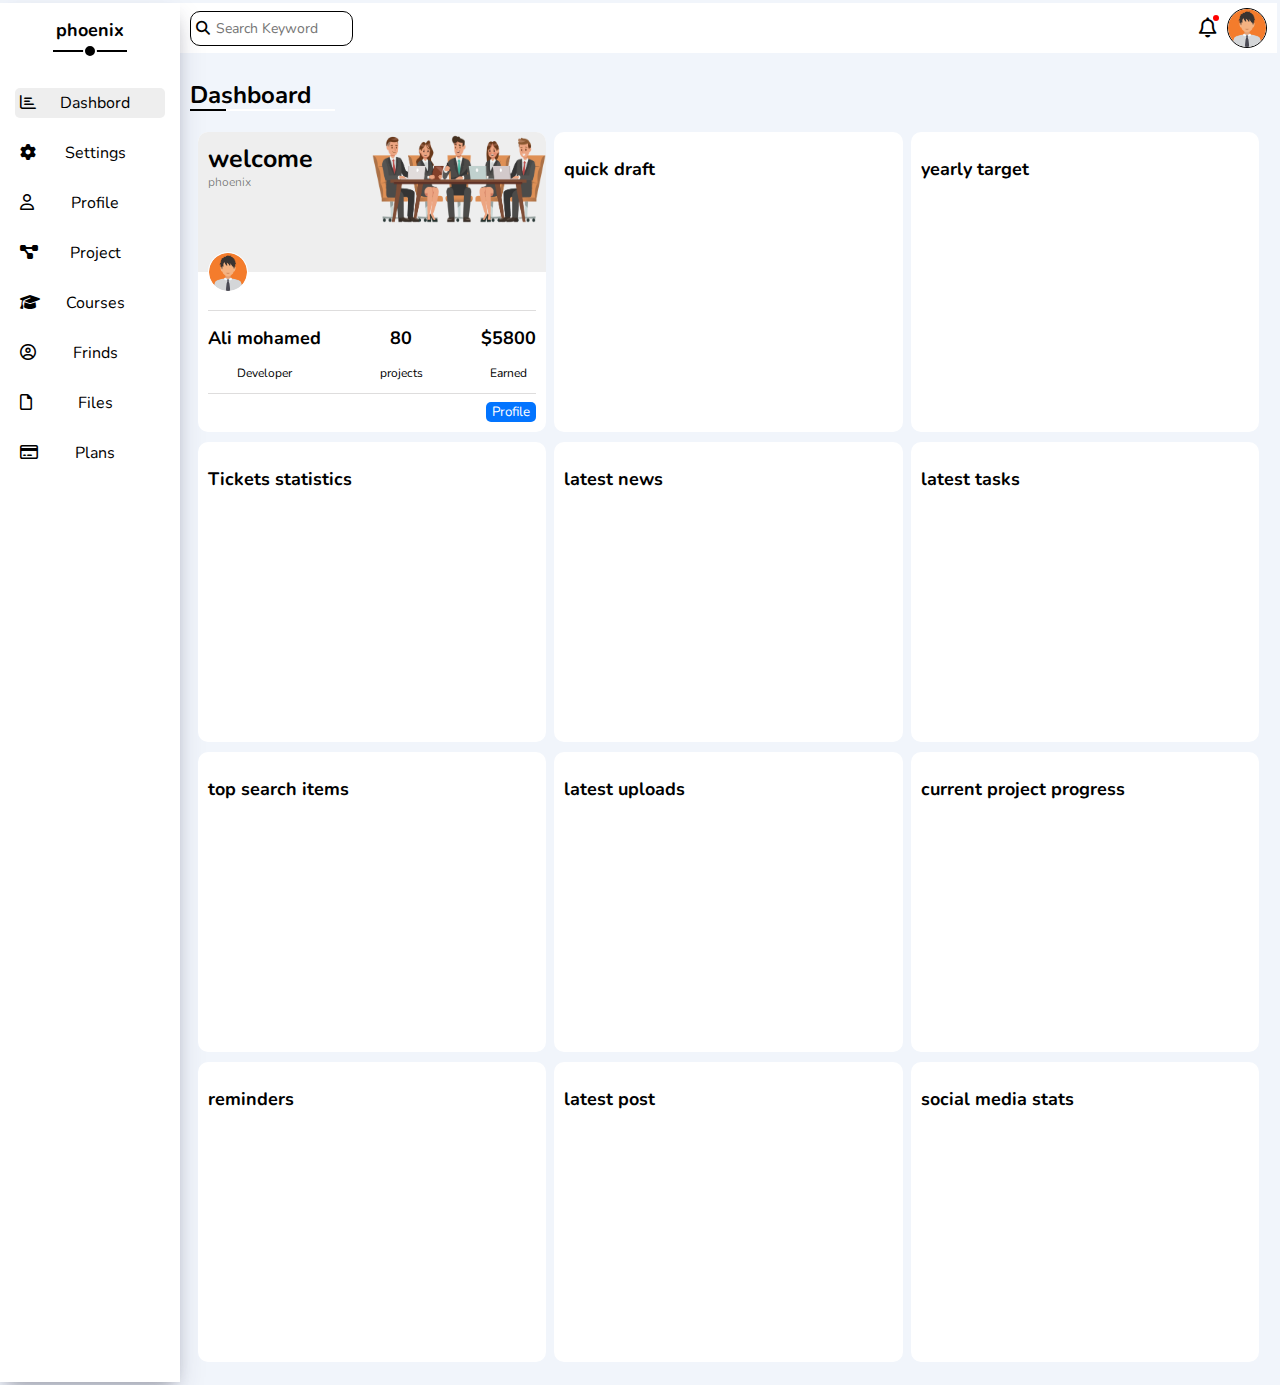
==== index.html @ 963a76e0 "here we go" ====
<!DOCTYPE html>
<html lang="en">
  <head>
    <meta charset="UTF-8">
    <meta http-equiv="X-UA-Compatible" content="IE=edge">
    <meta name="viewport" content="width=device-width, initial-scale=1.0">

    <!-- google fonts -->
    <link rel="preconnect" href="https://fonts.googleapis.com">
    <link rel="preconnect" href="https://fonts.gstatic.com" crossorigin>
    <link href="https://fonts.googleapis.com/css2?family=Nunito:ital,wght@0,400;0,500;0,700;1,600&display=swap"
      rel="stylesheet">

    <!-- stylesheet -->
    <link rel="stylesheet" href="css/main.css">

    <link rel="stylesheet" href="css/dashboard.css">

    <!-- fonts awsome  -->
    <link rel="stylesheet" href="css/all.min.css">

    <title>Dashboard</title>

  </head>
  <body>

    <!-- Start header -->
    <header>

      <form action="">
        <span><i class="fa-sharp fa-solid fa-magnifying-glass"></i></span>
        <input type="search" placeholder="Search Keyword">
      </form>

      <div class="right-side">
        <i class="fa-regular fa-bell"></i>
        <img src="images/boy-1.png" alt="not found">
      </div>

    </header>
    <!-- End header -->

    <!-- Start aside -->
    <aside>
      <h2>phoenix</h2>
      <ul>
        <li>
          <i class="fa-regular fa-chart-bar active"></i>
          <button class="active">Dashbord</button>
        </li>
        <li>
          <i class="fa-solid fa-gear"></i>
          <button>Settings</button>
        </li>
        <li>
          <i class="fa-regular fa-user"></i>
          <button>Profile</button>
        </li>
        <li>
          <i class="fa-solid fa-diagram-project"></i>
          <button>Project</button>
        </li>
        <li>
          <i class="fa-solid fa-graduation-cap"></i>
          <button>Courses</button>
        </li>
        <li>
          <i class="fa-regular fa-circle-user"></i>
          <button>Frinds</button>
        </li>
        <li>
          <i class="fa-regular fa-file"></i>
          <button>Files</button>
        </li>
        <li>
          <i class="fa-regular fa-credit-card"></i>
          <button>Plans</button>
        </li>
      </ul>
    </aside>
    <!-- End aside -->

    <!-- Start main -->

    <main>
      <!-- head of the bage -->
      <div>
        <h1>Dashboard</h1>
      </div>

      <div class="contact">

        <div class="box welcome">

          <div class="top-side">
            <h2>welcome</h2>
            <p>phoenix</p>
            <img src="images/meeting.png" alt="not found">
          </div>

          <div class="bottom-side">
            <img src="images/boy-1.png" alt="sry not found" class="profile-img">
            <div class="center-section">
              <div>
                <h2>Ali mohamed</h2>
                <p>Developer</p>
              </div>
              <div>
                <h2>80</h2>
                <p>projects</p>
              </div>
              <div>
                <h2>$5800</h2>
                <p>Earned</p>
              </div>
            </div>
            <button class="btn bg-color-green">Profile</button>
          </div>
        </div>

        <div class="box quick-draft">
          <h2>quick draft</h2>
        </div>

        <div class="box yearly-target">
          <h2>yearly target</h2>
        </div>

        <div class="box statistics">
          <h2>Tickets statistics</h2>
        </div>

        <div class="box news">
          <h2>latest news</h2>
        </div>

        <div class="box latest-tasks">
          <h2>latest tasks</h2>
        </div>

        <div class="box top-search">
          <h2>top search items</h2>
        </div>

        <div class="box uploads">
          <h2>latest uploads</h2>
        </div>

        <div class="box project-progress">
          <h2>current project progress</h2>
        </div>

        <div class="box reminders">
          <h2>reminders</h2>
        </div>

        <div class="box post">
          <h2>latest post</h2>
        </div>

        <div class="box media">
          <h2>social media stats</h2>
        </div>
      </div>
    </main>

    <!-- End main -->

  </body>
</html>
---- css/main.css ----
* {
  font-family:'Nunito', sans-serif;
  list-style: none;  
  text-decoration: none;
  box-sizing: border-box;
}

body {
  background-color: #f1f5fb;
  padding: 0px;
  margin: 3px 3px 3px 0px;
  font-size: 12px;
  height: 100%;
  display: grid;
  grid-template-columns: auto repeat(3 , 1fr);
  grid-template-rows: auto 1fr;
  grid-template-areas:
    "aside header header header header header header"
    "aside main main main main main main";
  /* grid-gap: 3px; */
  overflow: scroll;
  transition: .5s;
}
/* global */


.profile-img {
  width: 40px;
  border: 1px solid #fff;
  border-radius: 50%;
}

.btn {
  width: fit-content;
  border: 0px;
  color: #fff;
  border-radius: 5px;
  cursor: pointer;
}

.bg-color-green {
  background-color: #0274ff;
}


/* Start header */
header {
  background-color: #fff;
  display: flex;
  justify-content: space-between;
  align-items: center;
  padding: 0px 10px 0px 10px;
  /* margin: 3px; */
  grid-area: header;
  height: 50px;
}

header .right-side {
  display: flex;
  align-items: center;
}

header .right-side .fa-regular {
  position: relative;
  cursor: pointer;
  font-size: 20px;
}

header .right-side .fa-regular::after {
  content: "";
  width: 6px;
  height: 6px;
  background-color: red;
  position: absolute;
  border-radius: 50%;
  top: -3px;
  right: -2px;
}



header .right-side img {
  width: 40px;
  margin-left: 10px;
  border: 1px solid #000;
  border-radius: 50%;
  cursor: pointer;
}

header form {
  position: relative;
}

header form input {
  border-radius: 10px;
  border: 1px solid #000;
  outline: 0px;
  padding-left: 25px;
  font-size: 14px;
  width: 80%;
  height: 35px;
  transition: .8s;
}

header form input[type="search"]:focus {
  width: 100%;
}

header form span {
  position: absolute;
  left: 3%;
  top: 50%;
  transform: translate( -2% , -50%);
  font-size: 14px;
}

/* End header */

/* Start aside */

aside {
  grid-area: aside;
  display: flex;
  flex-direction: column;
  align-items: center;
  background-color: #fff;
  height: 100%;
  width: fit-content;
  padding: 15px;
  box-shadow: rgba(50, 50, 93, 0.25) 0px 13px 27px -5px, rgba(0, 0, 0, 0.3) 0px 8px 16px -8px;
}

aside h2 {
  position: relative;
  display: flex;
  justify-content: center;
  margin-top: 0px;
  margin-bottom: 30px;
}

aside h2::after {
  position: absolute;
  content: "";
  border-bottom: solid 2px #000;
  width: 110%;
  bottom: -10px;
}

aside h2::before {
  position: absolute;
  content: "";
  border: 2px solid #fff;
  border-radius: 50%;
  bottom: -16px;
  width: 10px;
  height: 10px;
  background-color: #000;
  z-index: 1;
}

aside ul {
  padding: 0px;
  font-size: 16px;
}

aside li {
  position: relative;
  display: flex;

}

aside button {
  width: 150px;
  padding-left: 30px;
  border: 0px;
  height: 30px;
  margin-bottom: 20px;
  border-radius: 5px;
  font-size: 16px;
  padding-right: 20px;
  cursor: pointer;
  background-color: #fff;
}

.active {
  background-color: #eee;
}

aside li i {
  position: absolute;
  top: 30%;
  transform: translateY(-55%);
  left: 5px;
}

@media (max-width: 490px) {
  aside {
    width: 65px;
  }

  aside button {
    display: none;
  }

  aside i {
  position: unset !important;
  margin-bottom: 20px;
  padding: 10px;
  cursor: pointer;
  }


  aside h2{
    font-size: 13px;
  }
}

/* End aside */

/* Start main */

main {
  grid-area: main;
  padding: 10px;
  display: grid;
  grid-gap: 5px;
  grid-template-columns: repeat(1 , auto);
  grid-template-rows: repeat(1 , 1fr);
  grid-template-areas: 
  "head head head"
  "contact contact contact";
}

main h1 {
  position: relative;
  width: fit-content;
  grid-area: head;
}

main h1::before {
  content: "";
  position: absolute;
  width: 120%;
  height: 2px;
  background-color: #fff;
  bottom: 0px;
}

main h1::after {
  content: "";
  position: absolute;
  width: 30%;
  height: 2px;
  background-color: #000;
  bottom: 0px;
  left: 0%;
}

.contact {
  grid-area: contact;
  display: flex;
  flex-direction: row;
  justify-content: space-evenly;
  align-items: start;
  width: 100%;
  flex-wrap: wrap;
}

.box {
  display: flex;
  min-width: calc(97% /3);
  height: 300px;
  background-color: #fff;
  padding: 10px;
  border-radius: 10px;
  margin-bottom: 10px;
  justify-content: space-between;
}

@media (min-width: 1000px) and (max-width: 1200px){
  .box {
    min-width: calc(97% /2);
  }
}

@media (max-width: 1000px) {
  .box {
    min-width: calc(97% /2);
    margin-left: 0px;

  }

}

@media (max-width: 700px) {
  .box {
    min-width: calc(100%);
  }
}
/* Start main */
---- css/dashboard.css ----
/* Start welcome */
.welcome {
  display: flex;
  flex-direction: column;
  overflow: hidden;
}

.welcome .top-side {
  display: flex;
  position: relative;
  background-color: #eee;
  height: 50%;
  margin: -10px;
  padding: 10px;
  position: relative;
}

.welcome .top-side h2 {
  font-size: 25px;
  height: fit-content;
  margin-top: 0px;
}

.welcome .top-side p {
  position: absolute;
  top: 30px;
  color: rgba(0, 0, 0, 0.479);
}

.welcome .top-side img {
  width: calc(100% / 2);
  height: calc(100% / 1.5);
  position: absolute;
  right: 0px;
  top: 0px;
}



.welcome .bottom-side {
  display: flex;
  flex-direction: column;
  height: 50%;
  position: relative;
  justify-content: center;
}

.welcome .bottom-side::after {
  content: "";
  width: 100%;
  height: 1px;
  background-color: rgba(99, 94, 94, 0.212);
}

.welcome .bottom-side::before {
  content: "";
  width: 100%;
  height: 1px;
  background-color: rgba(99, 94, 94, 0.212);
}

.welcome .profile-img {
  position: absolute;
  top: -30px;
}

.welcome .bottom-side .center-section {
  display: flex;
  flex-direction: row;
  justify-content: space-between;
  text-align: center;
}

.welcome .bottom-side button {
  position: absolute;
  right: 0;
  bottom: 0;
}
/* End welcome */
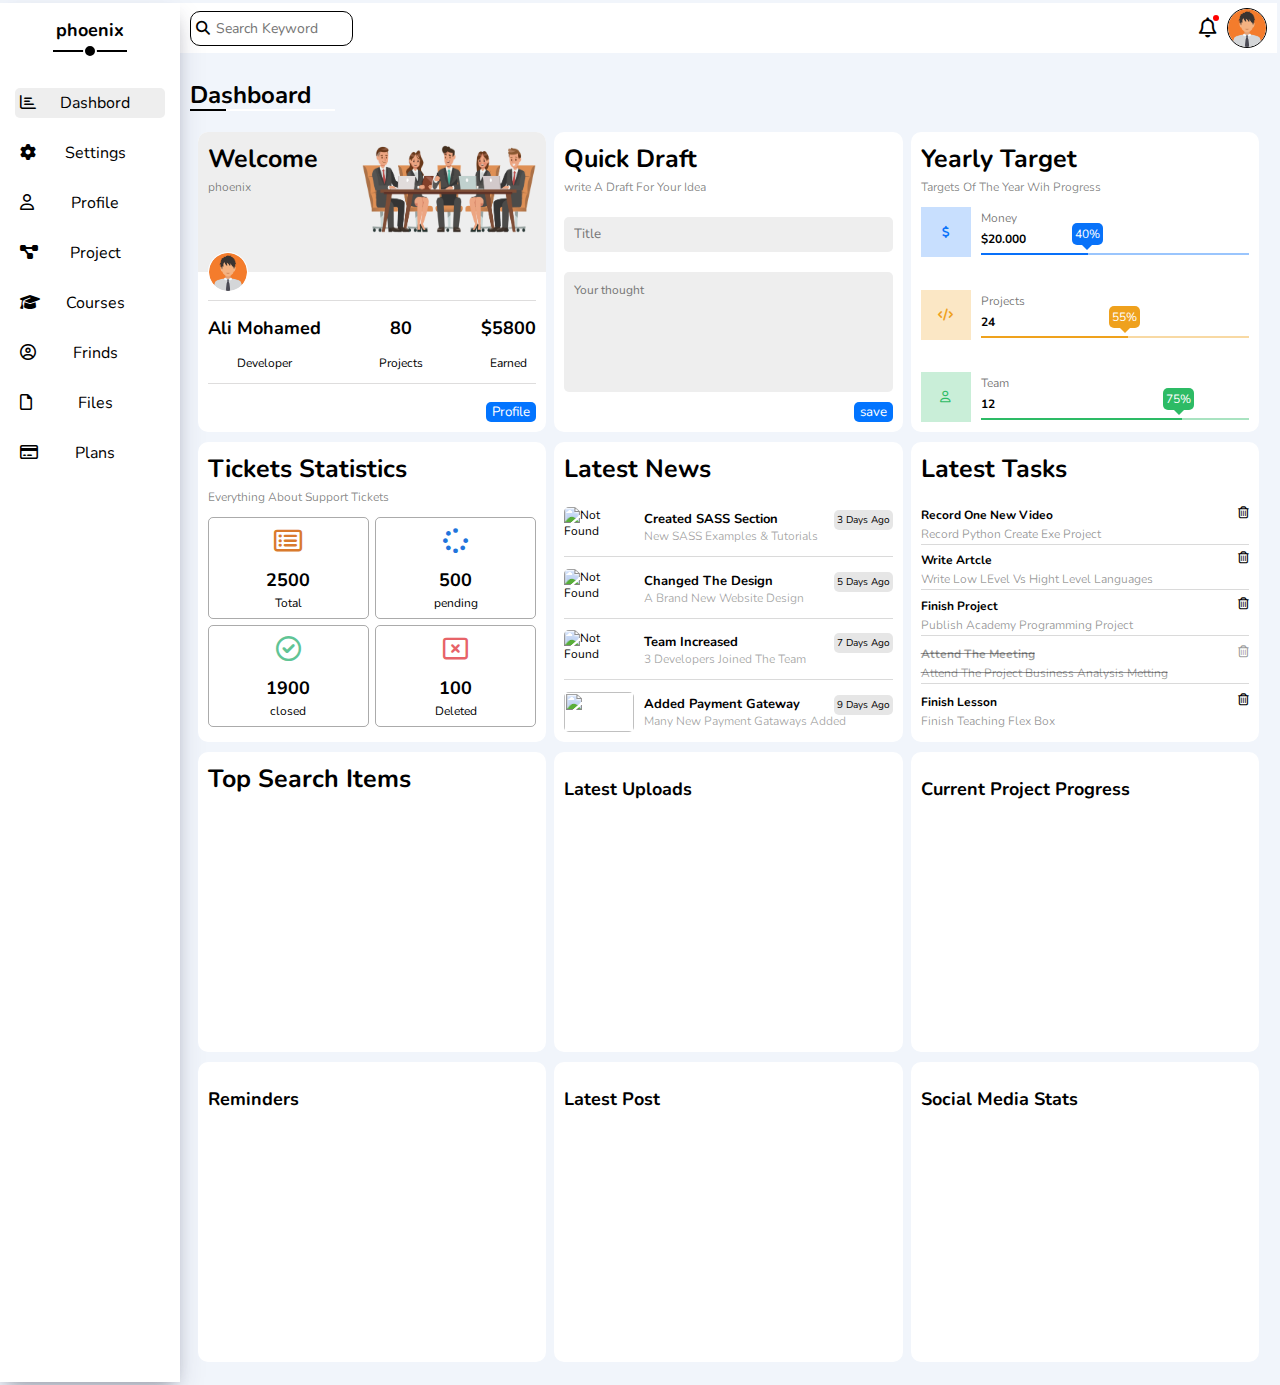
==== commit 11b211fa: "i'm done for today" ====
--- a/index.html
+++ b/index.html
@@ -92,7 +92,7 @@
 
         <div class="box welcome">
 
-          <div class="top-side">
+          <div class="top-side header">
             <h2>welcome</h2>
             <p>phoenix</p>
             <img src="images/meeting.png" alt="not found">
@@ -114,32 +114,210 @@
                 <p>Earned</p>
               </div>
             </div>
-            <button class="btn bg-color-green">Profile</button>
+            <button class="btn bg-color-green left-bottom">Profile</button>
           </div>
         </div>
 
         <div class="box quick-draft">
-          <h2>quick draft</h2>
+
+          <div class="top-quick header">
+            <h2>quick draft</h2>
+            <p>write a draft for your idea</p>
+          </div>
+
+          <div class="bottom-quick">
+
+            <form action="">
+              <input type="text" placeholder="Title">
+              <textarea placeholder="Your thought"></textarea>
+            </form>
+            
+            <button class="btn left-bottom bg-color-green">save</button>
+
+          </div>
         </div>
 
         <div class="box yearly-target">
-          <h2>yearly target</h2>
+
+          <div class="header">
+            <h2>yearly target</h2>
+            <p>Targets of the year wih progress</p>
+          </div>
+
+          <div class="yearly-mid">
+            <div class="contan">
+              <i class="fa-solid fa-dollar-sign"></i>
+              <div class="dis">
+                <p>money</p>
+                <p>$20.000</p>
+                <span>40%</span>
+              </div>
+              
+            </div>
+
+            <div class="contan">
+              <i class="fa-sharp fa-solid fa-code"></i>
+
+              <div class="dis">
+                <p>projects</p>
+                <p>24</p>
+                <span>55%</span>
+              </div>
+              
+              
+            </div>
+
+            <div class="contan">
+              <i class="fa-regular fa-user"></i>
+
+              <div class="dis">
+                <p>team</p>
+                <p>12</p>
+                <span>75%</span>
+              </div>
+
+              
+            </div>
+
+          </div>
+
         </div>
 
         <div class="box statistics">
-          <h2>Tickets statistics</h2>
+          
+          <div class="header">
+            <h2>Tickets statistics</h2>
+            <p>Everything About Support Tickets</p>
+          </div>
+
+          <div class="static-contaner">
+            <div class="status-box">
+              <i class="fa-regular fa-rectangle-list"></i>
+              <h2>2500</h2>
+              <p>Total</p>
+            </div>
+
+            <div class="status-box">
+              <i class="fa-solid fa-spinner"></i>
+              <h2>500</h2>
+              <p>pending</p>
+            </div>
+
+            <div class="status-box">
+              <i class="fa-regular fa-circle-check"></i>
+              <h2>1900</h2>
+              <p>closed</p>
+            </div>
+
+            <div class="status-box">
+              <i class="fa-regular fa-rectangle-xmark"></i>
+              <h2>100</h2>
+              <p>Deleted</p>
+            </div>
+        </div>
         </div>
 
         <div class="box news">
-          <h2>latest news</h2>
+
+          <div class="header">
+            <h2>latest news</h2>
+          </div>
+          
+          <div class="bottom-news">
+
+          <div class="box-new">
+            <img src="./images/room.jpg" alt="not found">
+
+            <div class="text-news">
+              <h3>Created SASS Section</h3>
+              <p>New SASS Examples & Tutorials</p>
+              <span>3 Days Ago</span>
+            </div>
+
+          </div>
+
+          <div class="box-new">
+            <img src="./images/random things.jpg" alt="not found">
+
+            <div class="text-news">
+              <h3>Changed The Design</h3>
+              <p>A Brand New Website Design</p>
+              <span>5 Days Ago</span>
+            </div>
+
+          </div>
+
+          <div class="box-new">
+            <img src="./images/balons.jpg" alt="not found">
+
+            <div class="text-news">
+              <h3>Team Increased</h3>
+              <p>3 Developers Joined The Team</p>
+              <span>7 Days Ago</span>
+            </div>
+
+          </div>
+
+          <div class="box-new">
+            <img src="./images/random-color-generator.jpg" alt="">
+
+            <div class="text-news">
+              <h3>Added Payment Gateway</h3>
+              <p>Many New Payment Gataways Added</p>
+              <span>9 Days Ago</span>
+            </div>
+
+          </div>
+        </div>
         </div>
 
         <div class="box latest-tasks">
-          <h2>latest tasks</h2>
+
+          <div class="header">
+            <h2>latest tasks</h2>
+          </div>
+
+          <div class="tasks-bottom">
+
+            <div class="text-tasks">
+              <h4>Record One New Video</h4>
+              <p>Record python create Exe Project</p>
+              <i class="fa-regular fa-trash-can"></i>
+            </div>
+
+            <div class="text-tasks">
+              <h4>Write Artcle</h4>
+              <p>Write Low LEvel Vs Hight Level Languages</p>
+              <i class="fa-regular fa-trash-can"></i>
+            </div>
+
+            <div class="text-tasks">
+              <h4>Finish Project</h4>
+              <p>Publish Academy Programming Project</p>
+              <i class="fa-regular fa-trash-can"></i>
+            </div>
+
+            <div class="text-tasks del">
+              <h4><del>Attend The meeting</del></h4>
+              <p><del>Attend The Project Business Analysis Metting</del></p>
+              <i class="fa-regular fa-trash-can"></i>
+            </div>
+
+            <div class="text-tasks">
+              <h4>Finish Lesson</h4>
+              <p>Finish Teaching Flex Box</p>
+              <i class="fa-regular fa-trash-can"></i>
+            </div>
+
+          </div>
         </div>
 
         <div class="box top-search">
-          <h2>top search items</h2>
+
+          <div class="header">
+            <h2>top search items</h2>
+          </div>
+
         </div>
 
         <div class="box uploads">
--- a/css/main.css
+++ b/css/main.css
@@ -1,7 +1,7 @@
 * {
   font-family:'Nunito', sans-serif;
   list-style: none;  
-  text-decoration: none;
+  /* text-decoration: none; */
   box-sizing: border-box;
 }
 
@@ -38,6 +38,12 @@
   cursor: pointer;
 }
 
+.left-bottom {
+  position: absolute;
+  right: 0;
+  bottom: 0;
+}
+
 .bg-color-green {
   background-color: #0274ff;
 }
@@ -274,7 +280,21 @@
   padding: 10px;
   border-radius: 10px;
   margin-bottom: 10px;
-  justify-content: space-between;
+  /* justify-content: space-between; */
+  text-transform: capitalize;
+  position:relative;
+}
+
+.box .header h2 {
+  font-size: 25px;
+  height: fit-content;
+  margin-top: 0px;
+}
+
+.box .header p {
+  position: absolute;
+  top: 35px;
+  color: rgba(0, 0, 0, 0.479);
 }
 
 @media (min-width: 1000px) and (max-width: 1200px){
@@ -289,7 +309,6 @@
     margin-left: 0px;
 
   }
-
 }
 
 @media (max-width: 700px) {
--- a/css/dashboard.css
+++ b/css/dashboard.css
@@ -16,24 +16,14 @@
   position: relative;
 }
 
-.welcome .top-side h2 {
-  font-size: 25px;
-  height: fit-content;
-  margin-top: 0px;
-}
-
-.welcome .top-side p {
-  position: absolute;
-  top: 30px;
-  color: rgba(0, 0, 0, 0.479);
-}
+
 
 .welcome .top-side img {
   width: calc(100% / 2);
   height: calc(100% / 1.5);
   position: absolute;
-  right: 0px;
-  top: 0px;
+  right: 10px;
+  top: 10px;
 }
 
 
@@ -41,7 +31,7 @@
 .welcome .bottom-side {
   display: flex;
   flex-direction: column;
-  height: 50%;
+  height: 57%;
   position: relative;
   justify-content: center;
 }
@@ -62,7 +52,7 @@
 
 .welcome .profile-img {
   position: absolute;
-  top: -30px;
+  top: -10px;
 }
 
 .welcome .bottom-side .center-section {
@@ -72,9 +62,400 @@
   text-align: center;
 }
 
-.welcome .bottom-side button {
-  position: absolute;
-  right: 0;
-  bottom: 0;
-}
-/* End welcome */+/* End welcome */
+
+/* Start quick draft */
+
+.quick-draft {
+  display: flex;
+  flex-direction: column;
+}
+
+.bottom-quick {
+  position: relative;
+  height: 100%;
+}
+
+.bottom-quick form{
+  display: flex;
+  flex-direction: column;
+  margin: 20px 0px 0px 0px;
+}
+
+.bottom-quick form input {
+  border: 0px;
+  background-color: #eee;
+  border-radius: 5px;
+  padding: 0px 10px;
+  outline: none;
+  width: 100%;
+  display: flex;
+}
+
+.bottom-quick form input {
+  height: 35px;
+  margin-bottom: 20px;
+}
+
+textarea {
+  border: 0px;
+  background-color: #eee;
+  border-radius: 5px;
+  height: 120px !important;
+  width: 100%;
+  padding: 10px 10px;
+  resize: none;
+  outline: none;
+  font-size: 12px;
+}
+/* End quick draft */
+
+/* Start year target */
+
+.yearly-target {
+  display: flex;
+  flex-direction: column;
+}
+
+.yearly-mid {
+  display: flex;
+  flex-direction: column;
+  justify-content: space-between;
+  height: 100%;
+}
+
+.contan {
+  display: flex;
+  flex-direction: row;
+  align-items: center;
+  position: relative;
+  margin-top: 10px;
+}
+
+.contan i {
+  width: 50px;
+  height: 50px;
+  display: flex;
+  align-items: center;
+  justify-content: center;
+  margin-right: 10px;
+}
+
+.contan:first-of-type i {
+  background-color: #0870f939;
+  color: #0872f9;
+}
+
+.contan:nth-child(2) i {
+  background-color: #efa21d42;
+  color: #efa11d;
+}
+
+.contan:last-of-type i {
+  background-color: #2dbb6641;
+  color: #2dbb65;
+}
+
+.dis {
+  display: flex;
+  flex-direction: column;
+  align-self: flex-start;
+  margin-top: 3px;
+  position: relative;
+  width: 82%;
+  height: 100%;
+}
+.dis p {
+  margin-top: 0px;
+  margin-bottom: 5px;
+}
+
+.dis p:first-of-type {
+  color: rgba(0, 0, 0, 0.548);
+}
+
+.dis p:last-of-type {
+  font-weight: bold;
+}
+
+.dis span {
+  position: absolute;
+  color: white;
+  /* width: 35px;
+  height: 20px; */
+  padding: 3px;
+  display: flex;
+  border-radius: 5px;
+  align-items: center;
+  justify-content: center;
+  bottom: 15px;
+}
+
+.contan:first-of-type span {
+  left: 34%;
+  background-color: #0872f9;
+}
+
+.contan:nth-child(2) span {
+  left: 48%;
+  background-color: #efa11d;
+} 
+
+.contan:last-of-type span {
+  left: 68%;
+  background-color: #2dbb65;
+}
+
+.contan span::after {
+  content: "";
+  position: absolute;
+  bottom: -10px;
+  border-style: solid;
+  border-width: 5px;
+}
+
+
+.contan:first-of-type span::after {
+  border-color: #0872f9 transparent transparent transparent;
+}
+
+.contan:nth-child(2) span::after {
+  border-color: #efa11d transparent transparent transparent;
+}
+
+.contan:last-of-type span::after {
+  border-color: #2dbb65 transparent transparent transparent;
+}
+
+.contan .dis::before {
+  content: "";
+  width: 100%;
+  height: 2px;
+  position: absolute;
+  bottom: 5px;
+}
+
+.contan .dis::after {
+  content: "";
+  height: 2px;
+  position: absolute;
+  bottom: 5px;
+}
+
+.contan:first-of-type .dis::before {
+  background-color: #0870f968;
+}
+.contan:nth-child(2) .dis::before {
+  background-color: #efa21d68;
+}
+.contan:last-of-type .dis::before {
+  background-color: #2dbb6668;
+}
+
+.contan:first-of-type .dis::after {
+  background-color: #0870f9;
+  width: 40%;
+}
+.contan:nth-child(2) .dis::after {
+  background-color: #efa21d;
+  width: 55%;
+}
+.contan:last-of-type .dis::after {
+  background-color: #2dbb66;
+  width: 75%;
+}
+/* End year target */
+
+/* Start statistics */
+
+.statistics {
+  display: flex;
+  flex-direction: column;
+  position: relative;
+}
+
+.static-contaner {
+  display: flex;
+  flex-direction: row;
+  flex-wrap: wrap;
+  justify-content: space-between;
+  height: 100%;
+  width: 100%;
+  margin-top: 10px;
+}
+
+.status-box {
+  position: relative;
+  display: flex;
+  flex-direction: column;
+  width: calc(98% /2);
+  height: calc(95% /2);
+  align-items: center;
+  justify-content: space-around;
+  border: 1px solid rgba(0, 0, 0, 0.329);
+  border-radius: 5px;
+  padding: 10px;
+  cursor: pointer;
+}
+
+.status-box i{
+  font-size: 25px;
+  position: absolute;
+  top: 10px;
+}
+
+.status-box:first-of-type i {
+  color: #d97a2d;
+}
+
+.status-box:nth-child(2) i {
+  color: #2074dc;
+}
+
+.status-box:nth-child(3) i {
+  color: #60c495;
+}
+
+.status-box:last-child i {
+  color: #e76368;
+}
+
+.status-box h2 {
+  position: absolute;
+  top: 35%;
+}
+
+.status-box p {
+  position: absolute;
+  top: 65%;
+}
+/* End statistics */
+
+/* Start latest news */
+
+.news {
+  display: flex;
+  flex-direction: column;
+  position: relative;
+}
+
+.bottom-news {
+  display: flex;
+  justify-content: space-between;
+  flex-direction: column;
+  height: 100%;
+}
+
+.box-new {
+  position: relative;
+  display: flex;
+  flex-direction: row;
+  align-items: center;
+}
+
+.box-new:not(:last-child)::after {
+  content: "";
+  width: 100%;
+  height: 1px;
+  background-color: rgba(0, 0, 0, 0.146);
+  position: absolute;
+  bottom: -10px;
+}
+
+.box-new img {
+  width: 70px;
+  height: 40px;
+  border-radius: 5px;
+}
+
+.text-news {
+  display: flex;
+  flex-direction: column;
+  margin-left: 10px;
+}
+
+.text-news h3 {
+  margin: 0px;
+  font-size: 13px;
+}
+
+.text-news p {
+  margin: 0px;
+  font-size: 12px;
+  color: rgba(0, 0, 0, 0.354);
+}
+
+.text-news span {
+  position: absolute;
+  padding: 3px;
+  background-color: rgba(128, 128, 128, 0.198);
+  right: 0px;
+  font-size: 10px;
+  border-radius: 5px;
+}
+
+@media (max-width: 700px) {
+  .box-new {
+    flex-direction: column;
+    text-align: center;
+    margin-bottom: 10px;
+  }
+
+  .box-new span {
+    display: none;
+  }
+
+  .news {
+    height: fit-content;
+  }
+
+  .box-new::after {
+    display: none;
+  }
+}
+/* End latest news */
+
+/* Start Latest Tasks */
+
+.latest-tasks {
+  display: flex;
+  flex-direction: column;
+}
+
+.tasks-bottom {
+  display: flex;
+  flex-direction: column;
+  justify-content: space-between;
+  height: 100%;
+}
+
+.text-tasks {
+  display: flex;
+  flex-direction: column;
+  position: relative;
+}
+
+.text-tasks:not(:last-child)::after {
+  content: "";
+  width: 100%;
+  height: 1px;
+  background-color: rgba(0, 0, 0, 0.146);
+  position: absolute;
+  bottom: 0px;
+}
+
+.text-tasks h4 {
+  margin: 0px;
+}
+.text-tasks p ,
+.del{
+  margin: 3px 0px 3px 0px;
+  color: rgba(0, 0, 0, 0.407);
+}
+
+.text-tasks i {
+  position: absolute;
+  right: 0px;
+  cursor: pointer;
+}
+/* End Latest Tasks */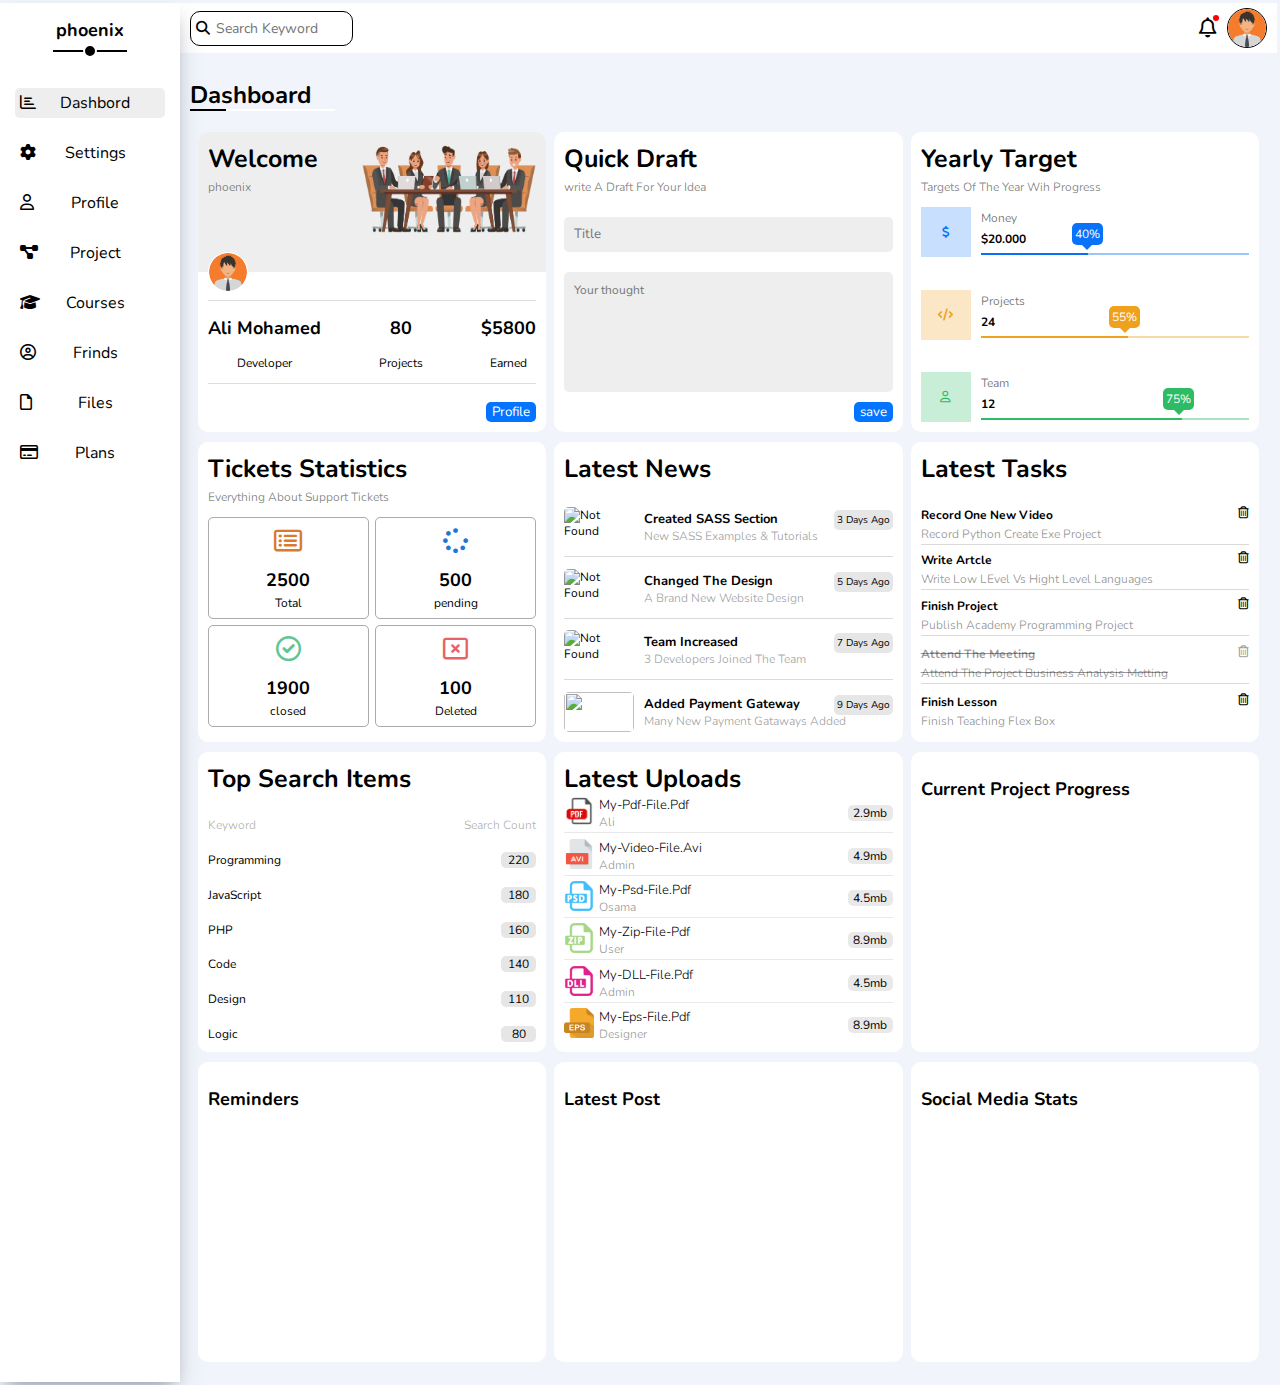
==== commit 826c6b8e: "add new things" ====
--- a/index.html
+++ b/index.html
@@ -20,7 +20,7 @@
     <link rel="stylesheet" href="css/all.min.css">
 
     <title>Dashboard</title>
-
+    
   </head>
   <body>
 
@@ -318,10 +318,105 @@
             <h2>top search items</h2>
           </div>
 
+          <div class="search-text">
+
+            <div class="on-right">
+              <p class="dif">Keyword</p>
+              <p>Programming</p>
+              <p>JavaScript</p>
+              <p>PHP</p>
+              <p>Code</p>
+              <p>Design</p>
+              <p>Logic</p>
+            </div>
+
+            <div class="on-left">
+              <p class="dif">Search Count</p>
+              <p>220</p>
+              <p>180</p>
+              <p>160</p>
+              <p>140</p>
+              <p>110</p>
+              <p>80</p>
+            </div>
+
+          </div>
+
         </div>
 
         <div class="box uploads">
-          <h2>latest uploads</h2>
+          <div class="header">
+            <h2>latest uploads</h2>
+          </div>
+
+          <div class="uploads-text">
+
+            <div class="contaner-uploads">
+              <img src="./images/pngwing.com.png" alt="not found">
+
+              <div class="text">
+                <h3>My-Pdf-File.pdf</h3>
+                <p>Ali</p>
+                <span>2.9mb</span>
+              </div>
+
+            </div>
+
+            <div class="contaner-uploads">
+              <img src="./images/avi.png" alt="not found">
+
+              <div class="text">
+                <h3>My-Video-file.avi</h3>
+                <p>Admin</p>
+                <span>4.9mb</span>
+              </div>
+
+            </div>
+
+            <div class="contaner-uploads">
+              <img src="./images/psd-48.png" alt="not found">
+
+              <div class="text">
+                <h3>My-Psd-File.pdf</h3>
+                <p>Osama</p>
+                <span>4.5mb</span>
+              </div>
+
+            </div>
+
+            <div class="contaner-uploads">
+              <img src="./images/zip-48.png" alt="not found">
+
+              <div class="text">
+                <h3>My-Zip-File-pdf</h3>
+                <p>User</p>
+                <span>8.9mb</span>
+              </div>
+
+            </div>
+
+            <div class="contaner-uploads">
+              <img src="./images/dll-48.png" alt="not found">
+
+              <div class="text">
+                <h3>My-DLL-File.pdf</h3>
+                <p>Admin</p>
+                <span>4.5mb</span>
+              </div>
+            </div>
+
+            <div class="contaner-uploads last">
+              <img src="./images/eps-icon.png" alt="not found">
+
+              <div class="text">
+                <h3>My-Eps-file.pdf</h3>
+                <p>Designer</p>
+                <span>8.9mb</span>
+              </div>
+
+            </div>
+
+          </div>
         </div>
 
         <div class="box project-progress">
--- a/css/main.css
+++ b/css/main.css
@@ -3,6 +3,10 @@
   list-style: none;  
   /* text-decoration: none; */
   box-sizing: border-box;
+}
+
+:root {
+  --button-bg-gray:rgba(0, 0, 0, 0.088);
 }
 
 body {
--- a/css/dashboard.css
+++ b/css/dashboard.css
@@ -458,4 +458,126 @@
   right: 0px;
   cursor: pointer;
 }
-/* End Latest Tasks */+/* End Latest Tasks */
+
+/* Start Top Search Items */
+
+.top-search {
+  display: flex;
+  flex-direction: column;
+  position: relative;
+}
+
+
+.search-text {
+  display: flex;
+  flex-direction: row;
+  justify-content: space-between;
+  position: relative;
+  height: 100%;
+}
+
+.search-text p {
+  margin: 0px;
+}
+
+.on-right,
+.on-left {
+  display: flex;
+  flex-direction: column;
+  justify-content: space-between;
+  
+}
+
+.on-left {
+  align-items: flex-end;
+}
+
+.on-left p:not(.dif) {
+  display: flex;
+  justify-content: center;
+  align-items: center;
+  width: fit-content;
+  background-color: rgba(128, 128, 128, 0.198);
+  width: 35px;
+  font-size: 12px;
+  border-radius: 5px;
+}
+
+.dif {
+  color: rgba(0, 0, 0, 0.302);
+}
+/* End Top Search Items */
+
+/* Start latest Uploads */
+
+.uploads {
+  display: flex;
+  flex-direction: column;
+}
+
+.uploads .header h2{
+  margin: 0px;
+}
+
+.uploads-text{
+  display: flex;
+  flex-direction: column;
+  justify-content: space-between;
+  height: 100%;
+  position: relative;
+}
+
+.contaner-uploads {
+  display: flex;
+  flex-direction: row;
+  position: relative;
+}
+
+.contaner-uploads img {
+  width: 30px;
+  height: 30px;
+}
+
+.contaner-uploads .text {
+  position: relative;
+  display: flex;
+  flex-direction: column;
+  width: 100%;
+  margin-left: 5px;
+  justify-content: center;
+}
+
+.contaner-uploads:not(.last)::after {
+  content: "";
+  position: absolute;
+  width: 100%;
+  height: 1px;
+  background-color: var(--button-bg-gray);
+  bottom: -3px;
+}
+
+.contaner-uploads h3 ,
+.contaner-uploads p {
+  margin: 0px;
+  padding: 0px;
+}
+.contaner-uploads p{
+  color: rgba(0, 0, 0, 0.381);
+}
+
+.contaner-uploads h3 {
+  font-size: 13px;
+  font-weight: 300;
+}
+.contaner-uploads span {
+  position: absolute;
+  display: flex;
+  right: 0px;
+  align-items: center;
+  justify-content: center;
+  width: 45px;
+  background-color: var(--button-bg-gray);
+  border-radius: 5px;
+}
+/* End latest Uploads */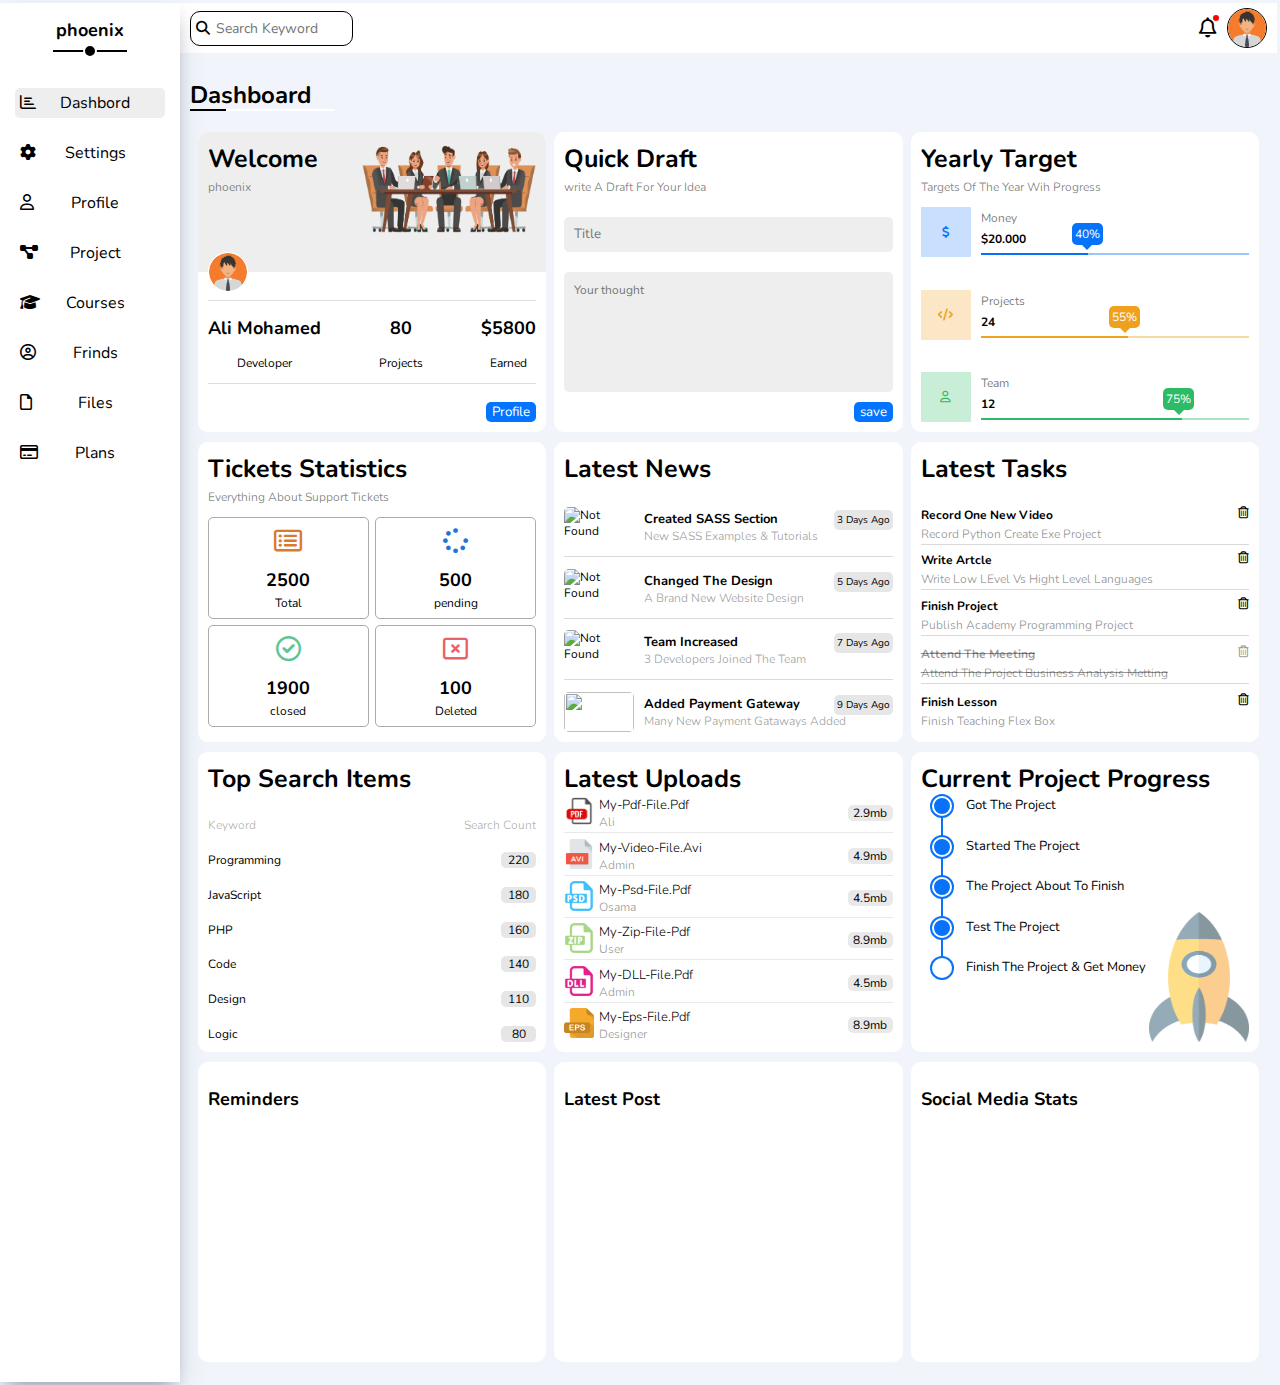
==== commit d3a2fed4: "add new things" ====
--- a/index.html
+++ b/index.html
@@ -420,7 +420,43 @@
         </div>
 
         <div class="box project-progress">
-          <h2>current project progress</h2>
+          <div class="header">
+            <h2>current project progress</h2>
+          </div>
+
+          <div class="main-progress">
+            <div class="text">
+              <div class="statdge">
+                <span></span>
+                <p>Got The Project</p>
+              </div>
+
+              <div class="statdge">
+                <span></span>
+                <p>started the project</p>
+              </div>
+
+              <div class="statdge">
+                <span></span>
+                <p>the project about to finish</p>
+              </div>
+
+              <div class="statdge progress">
+                <span></span>
+                <p>test the project</p>
+              </div>
+
+              <div class="statdge not-yet">
+                <span></span>
+                <p>finish the Project & get money</p>
+              </div>
+            </div>
+
+            <div class="img-space">
+              <img src="./images/space-ship.png" alt="not found">
+            </div>
+          </div>
+          
         </div>
 
         <div class="box reminders">
--- a/css/main.css
+++ b/css/main.css
@@ -7,6 +7,7 @@
 
 :root {
   --button-bg-gray:rgba(0, 0, 0, 0.088);
+  --twitter-bg: #0872f9;
 }
 
 body {
--- a/css/dashboard.css
+++ b/css/dashboard.css
@@ -580,4 +580,92 @@
   background-color: var(--button-bg-gray);
   border-radius: 5px;
 }
-/* End latest Uploads */+/* End latest Uploads */
+
+/* Start current project progress */
+.project-progress .header h2{
+  margin: 0px;
+}
+
+.project-progress{
+  flex-direction: column;
+  position: relative;
+}
+
+.project-progress .img-space img {
+  width: 100px;
+  height: 130px;
+  opacity: .5;
+  position: absolute;
+  right: 10px;
+  bottom: 10px;
+}
+
+.main-progress {
+  margin-left: 45px;
+  display: flex;
+  height: fit-content;
+
+}
+
+.main-progress .text {
+  display: flex;
+  justify-content: space-between;
+  height: 200%;
+  flex-direction: column;
+}
+
+.main-progress .text p {
+  margin: 0px;
+  font-size: 13px;
+}
+
+.main-progress .statdge span {
+  width: 20px;
+  height: 20px;
+  background-color: var(--twitter-bg);
+  position: absolute;
+  border-radius: 50%;
+  left: 21px;
+  border: solid 2px #fff;
+  outline-color: var(--twitter-bg);
+  outline-style: solid;
+  outline-width: 2px;
+  z-index: 1;
+}
+
+.main-progress .not-yet span {
+  background-color: #fff !important;
+}
+
+.main-progress .progress span {
+  animation: progress infinite alternate 1s;
+  
+}
+
+@keyframes progress {
+  from{
+    background-color: var(--twitter-bg);
+  }
+
+  to {
+    background-color: #fff;
+  }
+}
+
+.project-progress .text::before {
+  content: "";
+  width: 2px;
+  height: 50%;
+  background-color: var(--twitter-bg);
+  position: absolute;
+  left: 30px;
+  top: 56px;
+}
+
+@media (max-width: 380px) {
+  .project-progress .text::before {
+    top: 80px;
+  }
+}
+/* End current project progress */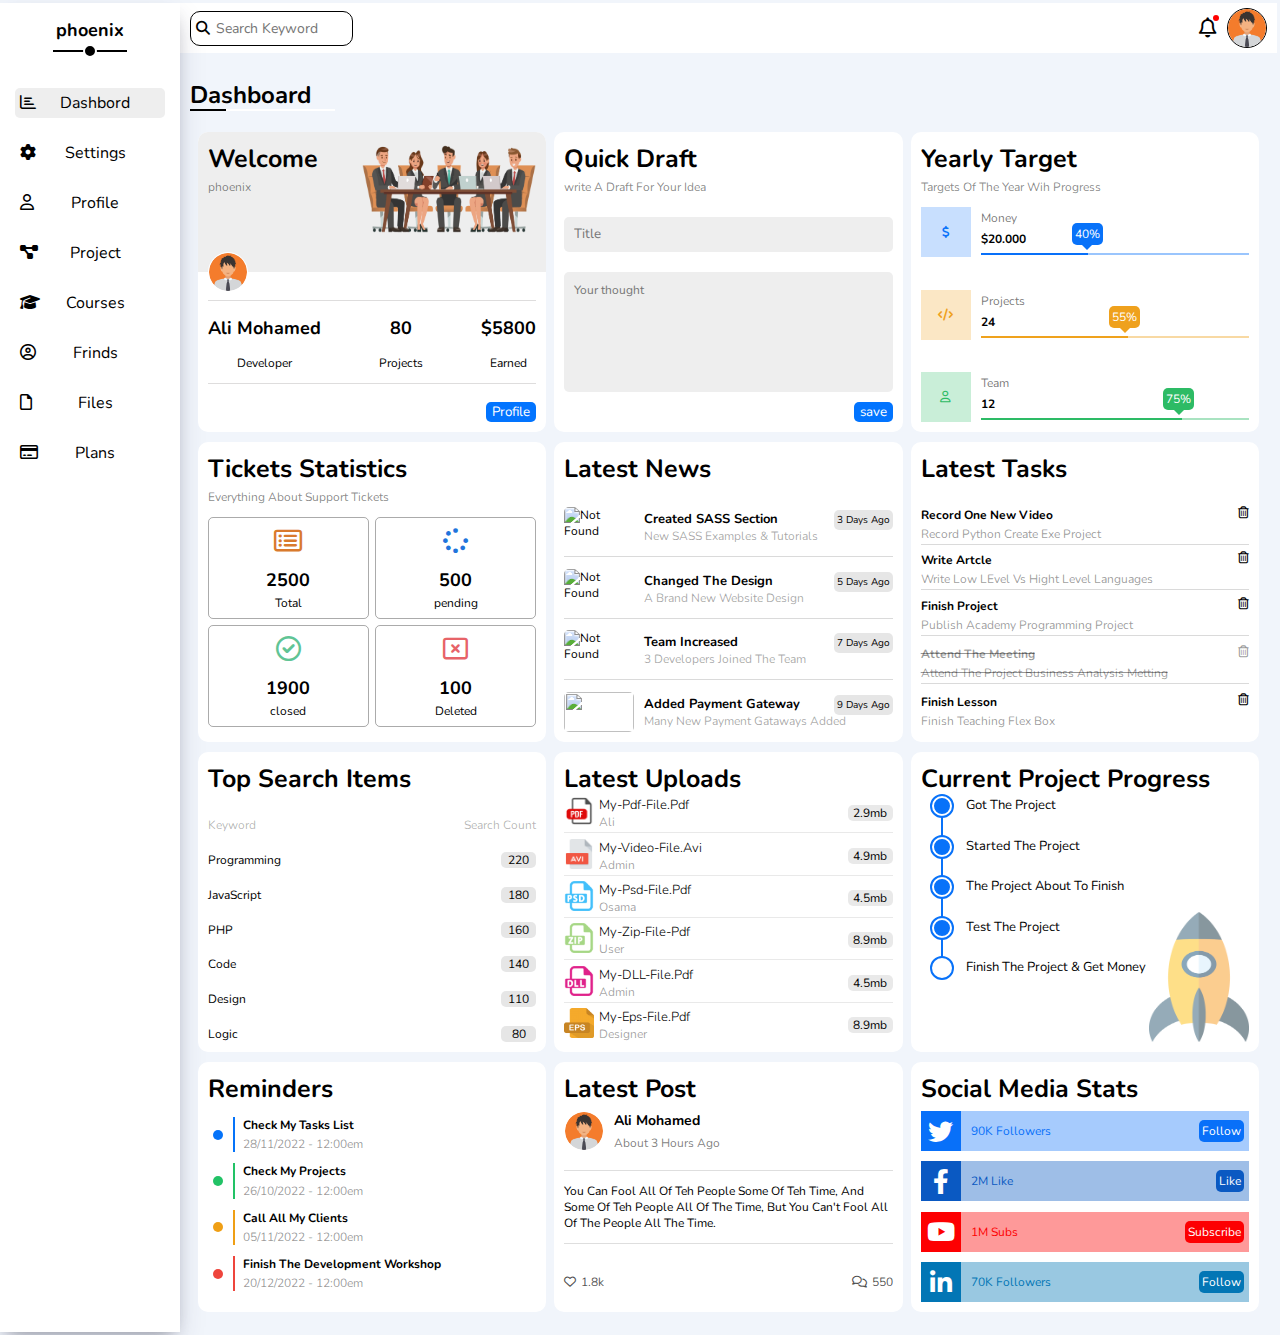
==== commit 91ae01e4: "i'm gonna fuk u alll after this all project web devssssssss" ====
--- a/index.html
+++ b/index.html
@@ -460,15 +460,102 @@
         </div>
 
         <div class="box reminders">
-          <h2>reminders</h2>
+          <div class="header">
+            <h2>reminders</h2>
+          </div>
+
+          <div class="reminders-text">
+
+            <div class="noots-remind">
+              <h4>check my tasks list</h4>
+              <p>28/11/2022 - 12:00em</p>
+            </div>
+            <div class="noots-remind">
+              <h4>check my projects</h4>
+              <p>26/10/2022 - 12:00em</p>
+            </div>
+            <div class="noots-remind">
+              <h4>call all my clients</h4>
+              <p>05/11/2022 - 12:00em</p>
+            </div>
+            <div class="noots-remind">
+              <h4>finish the development workshop</h4>
+              <p>20/12/2022 - 12:00em</p>
+            </div>
+
+          </div>
         </div>
 
         <div class="box post">
-          <h2>latest post</h2>
+          <div class="header">
+            <h2>latest post</h2>
+          </div>
+
+          <div class="post-text">
+
+            <div class="post-img">
+              <img src="./images/boy-1.png" alt="not found" class="profile-img">
+
+              <div class="text-in">
+                <h4>Ali Mohamed</h4>
+                <p>About 3 Hours Ago</p>
+              </div>
+
+            </div>
+
+            <div class="text">
+              <p>you can fool all of teh people some of teh time, and some of teh people all of the time, but you can't fool all of the people all the time.</p>
+            </div>
+
+            <div class="like-commint">
+
+              <div class="like">
+                <i class="fa-regular fa-heart"></i>
+                <p>1.8k</p>
+              </div>
+
+              <div class="commint">
+                <i class="fa-regular fa-comments"></i>
+                <p>550</p>
+              </div>
+
+            </div>
+
+          </div>
         </div>
 
         <div class="box media">
-          <h2>social media stats</h2>
+          
+          <div class="header">
+            <h2>social media stats</h2>
+          </div>
+
+          <div class="text-media">
+            <div class="in-media">
+              <i class="fa-brands fa-twitter"></i>
+              <p>90K Followers</p>
+              <span class="btn">Follow</span>
+            </div>
+
+            <div class="in-media">
+              <i class="fa-brands fa-facebook-f"></i>
+              <p>2M Like</p>
+              <span class="btn">Like</span>
+            </div>
+
+            <div class="in-media">
+              <i class="fa-brands fa-youtube"></i>
+              <p>1M Subs</p>
+              <span class="btn">Subscribe</span>
+            </div>
+
+            <div class="in-media">
+              <i class="fa-brands fa-linkedin-in"></i>
+              <p>70K Followers</p>
+              <span class="btn">Follow</span>
+            </div>
+
+          </div>
         </div>
       </div>
     </main>
--- a/css/main.css
+++ b/css/main.css
@@ -31,6 +31,7 @@
 
 .profile-img {
   width: 40px;
+  height: 40px;
   border: 1px solid #fff;
   border-radius: 50%;
 }
@@ -279,7 +280,7 @@
 
 .box {
   display: flex;
-  min-width: calc(97% /3);
+  width: calc(97% /3);
   height: 300px;
   background-color: #fff;
   padding: 10px;
--- a/css/dashboard.css
+++ b/css/dashboard.css
@@ -665,7 +665,270 @@
 
 @media (max-width: 380px) {
   .project-progress .text::before {
-    top: 80px;
+    height: 80px;
   }
 }
-/* End current project progress */+/* End current project progress */
+
+/* Start Reminders */
+
+.reminders {
+  display: flex;
+  flex-direction: column;
+  height: 250px;
+}
+
+.reminders .header h2 {
+  margin-bottom: 0px;
+}
+
+.reminders-text {
+  display: flex;
+  flex-direction: column;
+  justify-content: space-evenly;
+  height: 100%;
+}
+
+.noots-remind h4 ,
+.noots-remind p {
+  margin: 0px;
+  padding: 0px;
+}
+
+.noots-remind h4 {
+  font-weight: bolder;
+}
+
+.noots-remind p{
+  color: rgba(0, 0, 0, 0.411);
+}
+
+.noots-remind {
+  display: flex;
+  flex-direction: column;
+  margin-left: 35px;
+  position: relative;
+  justify-content: space-between;
+  height: 18%;
+}
+
+
+.noots-remind::before {
+  content: "";
+  width: 2px;
+  height: 100%;
+  position: absolute;
+  left: -10px;
+}
+
+.noots-remind::after {
+  content: "";
+  width: 10px;
+  height: 10px;
+  border-radius: 50%;
+  position: absolute;
+  top: calc(50% - 5px);
+  left: -30px;
+}
+
+.noots-remind:first-of-type::before {
+  background-color: #0573f9;
+}
+.noots-remind:nth-child(2)::before {
+  background-color: #22c266;
+}
+.noots-remind:nth-child(3)::before {
+  background-color: #ef9f15;
+}
+.noots-remind:last-child::before {
+  background-color: #ee453c;
+}
+
+.noots-remind:first-of-type::after {
+  background-color: #0573f9;
+}
+.noots-remind:nth-child(2)::after {
+  background-color: #22c266;
+}
+.noots-remind:nth-child(3)::after {
+  background-color: #ef9f15;
+}
+.noots-remind:last-child::after {
+  background-color: #ee453c;
+}
+/* End Reminders */
+
+/* Start Post */
+
+.post {
+  display: flex;
+  flex-direction: column;
+  height: 250px;
+}
+
+.post .post-text {
+  display: flex;
+  flex-direction: column;
+  height: 100%;
+  justify-content: space-between;
+}
+
+.post .header h2 {
+  margin-bottom: 5px;
+}
+
+.post-text .post-img {
+  display: flex;
+  flex-direction: row;
+  align-items: center;
+}
+
+.post-text .text-in h4 ,
+.post-text .text-in p {
+  margin: 0px;
+  padding: 0px;
+}
+
+.post-text .text-in h4 {
+    margin-bottom: 5px;
+    font-weight: bold;
+    font-size: 14px;
+}
+
+.post-text .text-in p {
+  color: rgba(0, 0, 0, 0.524);
+}
+
+.post-text .text-in {
+  display: flex;
+  flex-direction: column;
+  margin-left: 10px;
+}
+
+.post-text .text {
+  border-top: solid 1px rgba(0, 0, 0, 0.13);
+  border-bottom: solid 1px rgba(0, 0, 0, 0.13);
+}
+
+.post-text .like-commint {
+  display: flex;
+  flex-direction: row;
+  justify-content: space-between;
+}
+
+.post-text .like-commint .like ,
+.post-text .like-commint .commint{
+  display: flex;
+  flex-direction: row;
+  justify-content: space-between;
+  align-items: center;
+  color: rgba(0, 0, 0, 0.701);
+}
+
+
+.post-text .like-commint .like i,
+.post-text .like-commint .commint i {
+  margin-right: 5px;
+  cursor: pointer;
+}
+/* End Post */
+
+/* Start social media stats */
+
+.media {
+  display: flex;
+  flex-direction: column;
+  height: 250px;
+}
+
+.media .text-media {
+  display: flex;
+  flex-direction: column;
+  height: 100%;
+  justify-content: space-between;
+}
+
+.media .header h2 {
+  margin-bottom: 5px;
+}
+
+.media .text-media .in-media {
+  display: flex;
+  align-items: center;
+  position: relative;
+}
+
+.media .text-media .in-media:first-of-type {
+  background-color: #0870f95c;
+}
+.media .text-media .in-media:nth-child(2) {
+  background-color: #0a5ac265;
+}
+.media .text-media .in-media:nth-child(3) {
+  background-color: #fd000066;
+}
+.media .text-media .in-media:last-child {
+  background-color: #0276b567;
+}
+
+
+.media .text-media .in-media i {
+  width: 40px;
+  height: 100%;
+  display: flex;
+  justify-content: center;
+  align-items: center;
+  color: #fff;
+  font-size: 25px;
+}
+
+.media .text-media .in-media:first-of-type i{
+  background-color: #0870f9;
+}
+.media .text-media .in-media:nth-child(2) i{
+  background-color: #0a59c2;
+}
+.media .text-media .in-media:nth-child(3) i{
+  background-color: #fd0002;
+}
+.media .text-media .in-media:last-child i{
+  background-color: #0276b5;
+}
+
+.media .text-media .in-media span {
+  position: absolute;
+  right: 5px;
+  padding: 3px;
+}
+
+.media .text-media .in-media:first-of-type span {
+  background-color: #0870f9;
+}
+.media .text-media .in-media:nth-child(2) span {
+  background-color: #0a59c2;
+}
+.media .text-media .in-media:nth-child(3) span {
+  background-color: #fd0002;
+}
+.media .text-media .in-media:last-child span {
+  background-color: #0276b5;
+}
+
+
+.media .text-media .in-media:first-of-type p {
+  margin-left: 10px;
+  color: #0870f9;
+}
+.media .text-media .in-media:nth-child(2) p {
+  margin-left: 10px;
+  color: #0a59c2;
+}
+.media .text-media .in-media:nth-child(3) p {
+  margin-left: 10px;
+  color: #fd0002;
+}
+.media .text-media .in-media:last-child p {
+  margin-left: 10px;
+  color: #0276b5;
+}
+/* End social media stats */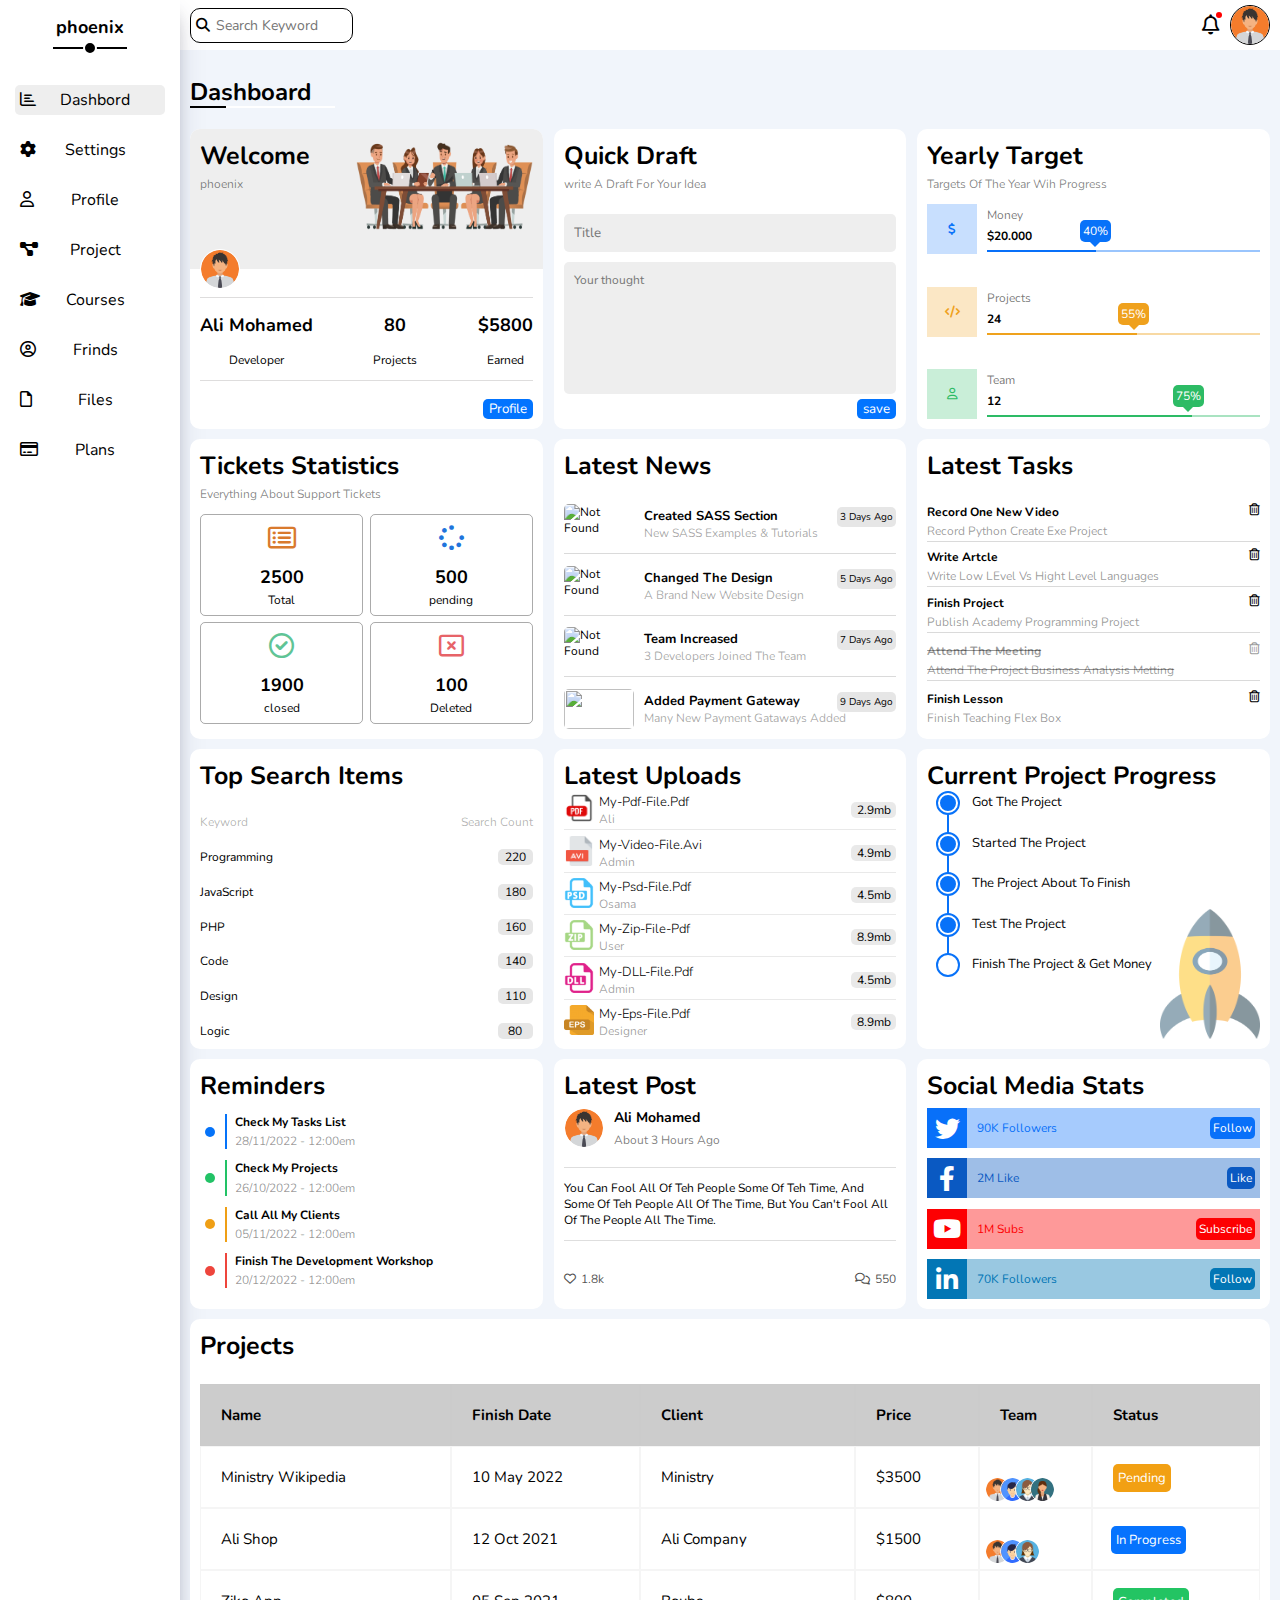
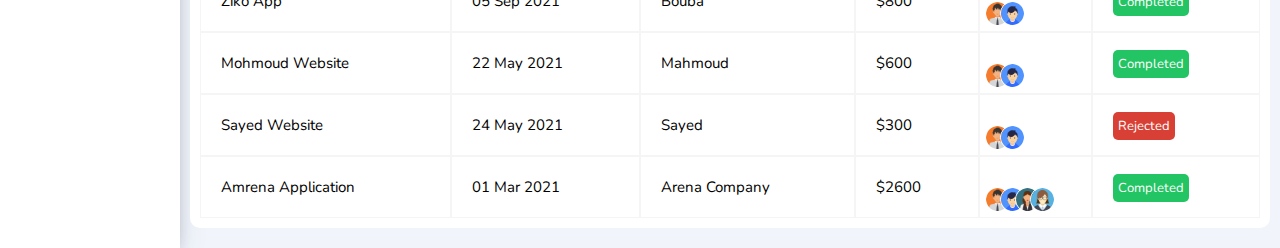
==== commit b25c7048: "add new things" ====
--- a/index.html
+++ b/index.html
@@ -1,229 +1,262 @@
 <!DOCTYPE html>
 <html lang="en">
-  <head>
-    <meta charset="UTF-8">
-    <meta http-equiv="X-UA-Compatible" content="IE=edge">
-    <meta name="viewport" content="width=device-width, initial-scale=1.0">
-
-    <!-- google fonts -->
-    <link rel="preconnect" href="https://fonts.googleapis.com">
-    <link rel="preconnect" href="https://fonts.gstatic.com" crossorigin>
-    <link href="https://fonts.googleapis.com/css2?family=Nunito:ital,wght@0,400;0,500;0,700;1,600&display=swap"
-      rel="stylesheet">
-
-    <!-- stylesheet -->
-    <link rel="stylesheet" href="css/main.css">
-
-    <link rel="stylesheet" href="css/dashboard.css">
-
-    <!-- fonts awsome  -->
-    <link rel="stylesheet" href="css/all.min.css">
-
-    <title>Dashboard</title>
-    
-  </head>
-  <body>
-
-    <!-- Start header -->
-    <header>
-
-      <form action="">
-        <span><i class="fa-sharp fa-solid fa-magnifying-glass"></i></span>
-        <input type="search" placeholder="Search Keyword">
-      </form>
-
-      <div class="right-side">
-        <i class="fa-regular fa-bell"></i>
-        <img src="images/boy-1.png" alt="not found">
-      </div>
-
-    </header>
-    <!-- End header -->
-
-    <!-- Start aside -->
-    <aside>
-      <h2>phoenix</h2>
-      <ul>
-        <li>
+
+<head>
+  <meta charset="UTF-8">
+  <meta http-equiv="X-UA-Compatible" content="IE=edge">
+  <meta name="viewport" content="width=device-width, initial-scale=1.0">
+
+  <!-- google fonts -->
+  <link rel="preconnect" href="https://fonts.googleapis.com">
+  <link rel="preconnect" href="https://fonts.gstatic.com" crossorigin>
+  <link href="https://fonts.googleapis.com/css2?family=Nunito:ital,wght@0,400;0,500;0,700;1,600&display=swap"
+    rel="stylesheet">
+
+  <!-- stylesheet -->
+  <link rel="stylesheet" href="css/main.css">
+
+  <link rel="stylesheet" href="css/dashboard.css">
+
+  <!-- fonts awsome  -->
+  <link rel="stylesheet" href="css/all.min.css">
+
+  <title>Dashboard</title>
+
+</head>
+
+<body>
+
+  <!-- Start header -->
+  <header>
+
+    <form action="">
+      <span><i class="fa-sharp fa-solid fa-magnifying-glass"></i></span>
+      <input type="search" placeholder="Search Keyword">
+    </form>
+
+    <div class="right-side">
+      <i class="fa-regular fa-bell"></i>
+      <img src="images/boy-1.png" alt="not found">
+    </div>
+
+  </header>
+  <!-- End header -->
+
+  <!-- Start aside -->
+  <aside>
+    <h2>phoenix</h2>
+    <ul>
+      <li>
+
+        <a href="index.html">
           <i class="fa-regular fa-chart-bar active"></i>
           <button class="active">Dashbord</button>
-        </li>
-        <li>
+        </a>
+
+      </li>
+      <li>
+
+        <a href="Settings.html">
           <i class="fa-solid fa-gear"></i>
           <button>Settings</button>
-        </li>
-        <li>
+        </a>
+
+      </li>
+      <li>
+
+        <a href="index.html">
           <i class="fa-regular fa-user"></i>
           <button>Profile</button>
-        </li>
-        <li>
+        </a>
+
+      </li>
+      <li>
+
+        <a href="index.html">
           <i class="fa-solid fa-diagram-project"></i>
           <button>Project</button>
-        </li>
-        <li>
+        </a>
+
+      </li>
+      <li>
+
+        <a href="index.html">
           <i class="fa-solid fa-graduation-cap"></i>
           <button>Courses</button>
-        </li>
-        <li>
+        </a>
+
+      </li>
+      <li>
+
+        <a href="index.html">
           <i class="fa-regular fa-circle-user"></i>
           <button>Frinds</button>
-        </li>
-        <li>
+        </a>
+
+      </li>
+      <li>
+
+        <a href="index.html">
           <i class="fa-regular fa-file"></i>
           <button>Files</button>
-        </li>
-        <li>
+        </a>
+
+      </li>
+      <li>
+
+        <a href="index.html">
           <i class="fa-regular fa-credit-card"></i>
           <button>Plans</button>
-        </li>
-      </ul>
-    </aside>
-    <!-- End aside -->
-
-    <!-- Start main -->
-
-    <main>
-      <!-- head of the bage -->
-      <div>
-        <h1>Dashboard</h1>
-      </div>
-
-      <div class="contact">
-
-        <div class="box welcome">
-
-          <div class="top-side header">
-            <h2>welcome</h2>
-            <p>phoenix</p>
-            <img src="images/meeting.png" alt="not found">
-          </div>
-
-          <div class="bottom-side">
-            <img src="images/boy-1.png" alt="sry not found" class="profile-img">
-            <div class="center-section">
-              <div>
-                <h2>Ali mohamed</h2>
-                <p>Developer</p>
-              </div>
-              <div>
-                <h2>80</h2>
-                <p>projects</p>
-              </div>
-              <div>
-                <h2>$5800</h2>
-                <p>Earned</p>
-              </div>
-            </div>
-            <button class="btn bg-color-green left-bottom">Profile</button>
-          </div>
-        </div>
-
-        <div class="box quick-draft">
-
-          <div class="top-quick header">
-            <h2>quick draft</h2>
-            <p>write a draft for your idea</p>
-          </div>
-
-          <div class="bottom-quick">
-
-            <form action="">
-              <input type="text" placeholder="Title">
-              <textarea placeholder="Your thought"></textarea>
-            </form>
-            
-            <button class="btn left-bottom bg-color-green">save</button>
-
-          </div>
-        </div>
-
-        <div class="box yearly-target">
-
-          <div class="header">
-            <h2>yearly target</h2>
-            <p>Targets of the year wih progress</p>
-          </div>
-
-          <div class="yearly-mid">
-            <div class="contan">
-              <i class="fa-solid fa-dollar-sign"></i>
-              <div class="dis">
-                <p>money</p>
-                <p>$20.000</p>
-                <span>40%</span>
-              </div>
-              
-            </div>
-
-            <div class="contan">
-              <i class="fa-sharp fa-solid fa-code"></i>
-
-              <div class="dis">
-                <p>projects</p>
-                <p>24</p>
-                <span>55%</span>
-              </div>
-              
-              
-            </div>
-
-            <div class="contan">
-              <i class="fa-regular fa-user"></i>
-
-              <div class="dis">
-                <p>team</p>
-                <p>12</p>
-                <span>75%</span>
-              </div>
-
-              
-            </div>
-
-          </div>
-
-        </div>
-
-        <div class="box statistics">
-          
-          <div class="header">
-            <h2>Tickets statistics</h2>
-            <p>Everything About Support Tickets</p>
-          </div>
-
-          <div class="static-contaner">
-            <div class="status-box">
-              <i class="fa-regular fa-rectangle-list"></i>
-              <h2>2500</h2>
-              <p>Total</p>
-            </div>
-
-            <div class="status-box">
-              <i class="fa-solid fa-spinner"></i>
-              <h2>500</h2>
-              <p>pending</p>
-            </div>
-
-            <div class="status-box">
-              <i class="fa-regular fa-circle-check"></i>
-              <h2>1900</h2>
-              <p>closed</p>
-            </div>
-
-            <div class="status-box">
-              <i class="fa-regular fa-rectangle-xmark"></i>
-              <h2>100</h2>
-              <p>Deleted</p>
-            </div>
-        </div>
-        </div>
-
-        <div class="box news">
-
-          <div class="header">
-            <h2>latest news</h2>
-          </div>
-          
-          <div class="bottom-news">
+        </a>
+
+      </li>
+    </ul>
+  </aside>
+  <!-- End aside -->
+
+  <!-- Start main -->
+
+  <main>
+    <!-- head of the bage -->
+    <h1>Dashboard</h1>
+
+
+    <div class="contact">
+
+      <div class="box welcome">
+
+        <div class="top-side header">
+          <h2>welcome</h2>
+          <p>phoenix</p>
+          <img src="images/meeting.png" alt="not found">
+        </div>
+
+        <div class="bottom-side">
+          <img src="images/boy-1.png" alt="sry not found" class="profile-img">
+          <div class="center-section">
+            <div>
+              <h2>Ali mohamed</h2>
+              <p>Developer</p>
+            </div>
+            <div>
+              <h2>80</h2>
+              <p>projects</p>
+            </div>
+            <div>
+              <h2>$5800</h2>
+              <p>Earned</p>
+            </div>
+          </div>
+          <button class="btn bg-color-green left-bottom">Profile</button>
+        </div>
+      </div>
+
+      <div class="box quick-draft">
+
+        <div class="top-quick header">
+          <h2>quick draft</h2>
+          <p>write a draft for your idea</p>
+        </div>
+
+        <div class="bottom-quick">
+
+          <form action="">
+            <input type="text" placeholder="Title">
+            <textarea placeholder="Your thought"></textarea>
+          </form>
+
+          <button class="btn left-bottom bg-color-green">save</button>
+
+        </div>
+      </div>
+
+      <div class="box yearly-target">
+
+        <div class="header">
+          <h2>yearly target</h2>
+          <p>Targets of the year wih progress</p>
+        </div>
+
+        <div class="yearly-mid">
+          <div class="contan">
+            <i class="fa-solid fa-dollar-sign"></i>
+            <div class="dis">
+              <p>money</p>
+              <p>$20.000</p>
+              <span>40%</span>
+            </div>
+
+          </div>
+
+          <div class="contan">
+            <i class="fa-sharp fa-solid fa-code"></i>
+
+            <div class="dis">
+              <p>projects</p>
+              <p>24</p>
+              <span>55%</span>
+            </div>
+
+
+          </div>
+
+          <div class="contan">
+            <i class="fa-regular fa-user"></i>
+
+            <div class="dis">
+              <p>team</p>
+              <p>12</p>
+              <span>75%</span>
+            </div>
+
+
+          </div>
+
+        </div>
+
+      </div>
+
+      <div class="box statistics">
+
+        <div class="header">
+          <h2>Tickets statistics</h2>
+          <p>Everything About Support Tickets</p>
+        </div>
+
+        <div class="static-contaner">
+          <div class="status-box">
+            <i class="fa-regular fa-rectangle-list"></i>
+            <h2>2500</h2>
+            <p>Total</p>
+          </div>
+
+          <div class="status-box">
+            <i class="fa-solid fa-spinner"></i>
+            <h2>500</h2>
+            <p>pending</p>
+          </div>
+
+          <div class="status-box">
+            <i class="fa-regular fa-circle-check"></i>
+            <h2>1900</h2>
+            <p>closed</p>
+          </div>
+
+          <div class="status-box">
+            <i class="fa-regular fa-rectangle-xmark"></i>
+            <h2>100</h2>
+            <p>Deleted</p>
+          </div>
+        </div>
+      </div>
+
+      <div class="box news">
+
+        <div class="header">
+          <h2>latest news</h2>
+        </div>
+
+        <div class="bottom-news">
 
           <div class="box-new">
             <img src="./images/room.jpg" alt="not found">
@@ -269,298 +302,400 @@
 
           </div>
         </div>
-        </div>
-
-        <div class="box latest-tasks">
-
-          <div class="header">
-            <h2>latest tasks</h2>
-          </div>
-
-          <div class="tasks-bottom">
-
-            <div class="text-tasks">
-              <h4>Record One New Video</h4>
-              <p>Record python create Exe Project</p>
-              <i class="fa-regular fa-trash-can"></i>
-            </div>
-
-            <div class="text-tasks">
-              <h4>Write Artcle</h4>
-              <p>Write Low LEvel Vs Hight Level Languages</p>
-              <i class="fa-regular fa-trash-can"></i>
-            </div>
-
-            <div class="text-tasks">
-              <h4>Finish Project</h4>
-              <p>Publish Academy Programming Project</p>
-              <i class="fa-regular fa-trash-can"></i>
-            </div>
-
-            <div class="text-tasks del">
-              <h4><del>Attend The meeting</del></h4>
-              <p><del>Attend The Project Business Analysis Metting</del></p>
-              <i class="fa-regular fa-trash-can"></i>
-            </div>
-
-            <div class="text-tasks">
-              <h4>Finish Lesson</h4>
-              <p>Finish Teaching Flex Box</p>
-              <i class="fa-regular fa-trash-can"></i>
-            </div>
-
-          </div>
-        </div>
-
-        <div class="box top-search">
-
-          <div class="header">
-            <h2>top search items</h2>
-          </div>
-
-          <div class="search-text">
-
-            <div class="on-right">
-              <p class="dif">Keyword</p>
-              <p>Programming</p>
-              <p>JavaScript</p>
-              <p>PHP</p>
-              <p>Code</p>
-              <p>Design</p>
-              <p>Logic</p>
-            </div>
-
-            <div class="on-left">
-              <p class="dif">Search Count</p>
-              <p>220</p>
-              <p>180</p>
-              <p>160</p>
-              <p>140</p>
-              <p>110</p>
-              <p>80</p>
-            </div>
-
-          </div>
-
-        </div>
-
-        <div class="box uploads">
-          <div class="header">
-            <h2>latest uploads</h2>
-          </div>
-
-          <div class="uploads-text">
-
-            <div class="contaner-uploads">
-              <img src="./images/pngwing.com.png" alt="not found">
-
-              <div class="text">
-                <h3>My-Pdf-File.pdf</h3>
-                <p>Ali</p>
-                <span>2.9mb</span>
-              </div>
-
-            </div>
-
-            <div class="contaner-uploads">
-              <img src="./images/avi.png" alt="not found">
-
-              <div class="text">
-                <h3>My-Video-file.avi</h3>
-                <p>Admin</p>
-                <span>4.9mb</span>
-              </div>
-
-            </div>
-
-            <div class="contaner-uploads">
-              <img src="./images/psd-48.png" alt="not found">
-
-              <div class="text">
-                <h3>My-Psd-File.pdf</h3>
-                <p>Osama</p>
-                <span>4.5mb</span>
-              </div>
-
-            </div>
-
-            <div class="contaner-uploads">
-              <img src="./images/zip-48.png" alt="not found">
-
-              <div class="text">
-                <h3>My-Zip-File-pdf</h3>
-                <p>User</p>
-                <span>8.9mb</span>
-              </div>
-
-            </div>
-
-            <div class="contaner-uploads">
-              <img src="./images/dll-48.png" alt="not found">
-
-              <div class="text">
-                <h3>My-DLL-File.pdf</h3>
-                <p>Admin</p>
-                <span>4.5mb</span>
-              </div>
-            </div>
-
-            <div class="contaner-uploads last">
-              <img src="./images/eps-icon.png" alt="not found">
-
-              <div class="text">
-                <h3>My-Eps-file.pdf</h3>
-                <p>Designer</p>
-                <span>8.9mb</span>
-              </div>
-
-            </div>
-
-          </div>
-        </div>
-
-        <div class="box project-progress">
-          <div class="header">
-            <h2>current project progress</h2>
-          </div>
-
-          <div class="main-progress">
+      </div>
+
+      <div class="box latest-tasks">
+
+        <div class="header">
+          <h2>latest tasks</h2>
+        </div>
+
+        <div class="tasks-bottom">
+
+          <div class="text-tasks">
+            <h4>Record One New Video</h4>
+            <p>Record python create Exe Project</p>
+            <i class="fa-regular fa-trash-can"></i>
+          </div>
+
+          <div class="text-tasks">
+            <h4>Write Artcle</h4>
+            <p>Write Low LEvel Vs Hight Level Languages</p>
+            <i class="fa-regular fa-trash-can"></i>
+          </div>
+
+          <div class="text-tasks">
+            <h4>Finish Project</h4>
+            <p>Publish Academy Programming Project</p>
+            <i class="fa-regular fa-trash-can"></i>
+          </div>
+
+          <div class="text-tasks del">
+            <h4><del>Attend The meeting</del></h4>
+            <p><del>Attend The Project Business Analysis Metting</del></p>
+            <i class="fa-regular fa-trash-can"></i>
+          </div>
+
+          <div class="text-tasks">
+            <h4>Finish Lesson</h4>
+            <p>Finish Teaching Flex Box</p>
+            <i class="fa-regular fa-trash-can"></i>
+          </div>
+
+        </div>
+      </div>
+
+      <div class="box top-search">
+
+        <div class="header">
+          <h2>top search items</h2>
+        </div>
+
+        <div class="search-text">
+
+          <div class="on-right">
+            <p class="dif">Keyword</p>
+            <p>Programming</p>
+            <p>JavaScript</p>
+            <p>PHP</p>
+            <p>Code</p>
+            <p>Design</p>
+            <p>Logic</p>
+          </div>
+
+          <div class="on-left">
+            <p class="dif">Search Count</p>
+            <p>220</p>
+            <p>180</p>
+            <p>160</p>
+            <p>140</p>
+            <p>110</p>
+            <p>80</p>
+          </div>
+
+        </div>
+
+      </div>
+
+      <div class="box uploads">
+        <div class="header">
+          <h2>latest uploads</h2>
+        </div>
+
+        <div class="uploads-text">
+
+          <div class="contaner-uploads">
+            <img src="./images/pngwing.com.png" alt="not found">
+
             <div class="text">
-              <div class="statdge">
-                <span></span>
-                <p>Got The Project</p>
-              </div>
-
-              <div class="statdge">
-                <span></span>
-                <p>started the project</p>
-              </div>
-
-              <div class="statdge">
-                <span></span>
-                <p>the project about to finish</p>
-              </div>
-
-              <div class="statdge progress">
-                <span></span>
-                <p>test the project</p>
-              </div>
-
-              <div class="statdge not-yet">
-                <span></span>
-                <p>finish the Project & get money</p>
-              </div>
-            </div>
-
-            <div class="img-space">
-              <img src="./images/space-ship.png" alt="not found">
-            </div>
-          </div>
-          
-        </div>
-
-        <div class="box reminders">
-          <div class="header">
-            <h2>reminders</h2>
-          </div>
-
-          <div class="reminders-text">
-
-            <div class="noots-remind">
-              <h4>check my tasks list</h4>
-              <p>28/11/2022 - 12:00em</p>
-            </div>
-            <div class="noots-remind">
-              <h4>check my projects</h4>
-              <p>26/10/2022 - 12:00em</p>
-            </div>
-            <div class="noots-remind">
-              <h4>call all my clients</h4>
-              <p>05/11/2022 - 12:00em</p>
-            </div>
-            <div class="noots-remind">
-              <h4>finish the development workshop</h4>
-              <p>20/12/2022 - 12:00em</p>
-            </div>
-
-          </div>
-        </div>
-
-        <div class="box post">
-          <div class="header">
-            <h2>latest post</h2>
-          </div>
-
-          <div class="post-text">
-
-            <div class="post-img">
-              <img src="./images/boy-1.png" alt="not found" class="profile-img">
-
-              <div class="text-in">
-                <h4>Ali Mohamed</h4>
-                <p>About 3 Hours Ago</p>
-              </div>
-
-            </div>
+              <h3>My-Pdf-File.pdf</h3>
+              <p>Ali</p>
+              <span>2.9mb</span>
+            </div>
+
+          </div>
+
+          <div class="contaner-uploads">
+            <img src="./images/avi.png" alt="not found">
 
             <div class="text">
-              <p>you can fool all of teh people some of teh time, and some of teh people all of the time, but you can't fool all of the people all the time.</p>
-            </div>
-
-            <div class="like-commint">
-
-              <div class="like">
-                <i class="fa-regular fa-heart"></i>
-                <p>1.8k</p>
-              </div>
-
-              <div class="commint">
-                <i class="fa-regular fa-comments"></i>
-                <p>550</p>
-              </div>
-
-            </div>
-
-          </div>
-        </div>
-
-        <div class="box media">
-          
-          <div class="header">
-            <h2>social media stats</h2>
-          </div>
-
-          <div class="text-media">
-            <div class="in-media">
-              <i class="fa-brands fa-twitter"></i>
-              <p>90K Followers</p>
-              <span class="btn">Follow</span>
-            </div>
-
-            <div class="in-media">
-              <i class="fa-brands fa-facebook-f"></i>
-              <p>2M Like</p>
-              <span class="btn">Like</span>
-            </div>
-
-            <div class="in-media">
-              <i class="fa-brands fa-youtube"></i>
-              <p>1M Subs</p>
-              <span class="btn">Subscribe</span>
-            </div>
-
-            <div class="in-media">
-              <i class="fa-brands fa-linkedin-in"></i>
-              <p>70K Followers</p>
-              <span class="btn">Follow</span>
-            </div>
-
-          </div>
-        </div>
-      </div>
-    </main>
-
-    <!-- End main -->
-
-  </body>
+              <h3>My-Video-file.avi</h3>
+              <p>Admin</p>
+              <span>4.9mb</span>
+            </div>
+
+          </div>
+
+          <div class="contaner-uploads">
+            <img src="./images/psd-48.png" alt="not found">
+
+            <div class="text">
+              <h3>My-Psd-File.pdf</h3>
+              <p>Osama</p>
+              <span>4.5mb</span>
+            </div>
+
+          </div>
+
+          <div class="contaner-uploads">
+            <img src="./images/zip-48.png" alt="not found">
+
+            <div class="text">
+              <h3>My-Zip-File-pdf</h3>
+              <p>User</p>
+              <span>8.9mb</span>
+            </div>
+
+          </div>
+
+          <div class="contaner-uploads">
+            <img src="./images/dll-48.png" alt="not found">
+
+            <div class="text">
+              <h3>My-DLL-File.pdf</h3>
+              <p>Admin</p>
+              <span>4.5mb</span>
+            </div>
+          </div>
+
+          <div class="contaner-uploads last">
+            <img src="./images/eps-icon.png" alt="not found">
+
+            <div class="text">
+              <h3>My-Eps-file.pdf</h3>
+              <p>Designer</p>
+              <span>8.9mb</span>
+            </div>
+
+          </div>
+
+        </div>
+      </div>
+
+      <div class="box project-progress">
+        <div class="header">
+          <h2>current project progress</h2>
+        </div>
+
+        <div class="main-progress">
+          <div class="text">
+            <div class="statdge">
+              <span></span>
+              <p>Got The Project</p>
+            </div>
+
+            <div class="statdge">
+              <span></span>
+              <p>started the project</p>
+            </div>
+
+            <div class="statdge">
+              <span></span>
+              <p>the project about to finish</p>
+            </div>
+
+            <div class="statdge progress">
+              <span></span>
+              <p>test the project</p>
+            </div>
+
+            <div class="statdge not-yet">
+              <span></span>
+              <p>finish the Project & get money</p>
+            </div>
+          </div>
+
+          <div class="img-space">
+            <img src="./images/space-ship.png" alt="not found">
+          </div>
+        </div>
+
+      </div>
+
+      <div class="box reminders">
+        <div class="header">
+          <h2>reminders</h2>
+        </div>
+
+        <div class="reminders-text">
+
+          <div class="noots-remind">
+            <h4>check my tasks list</h4>
+            <p>28/11/2022 - 12:00em</p>
+          </div>
+          <div class="noots-remind">
+            <h4>check my projects</h4>
+            <p>26/10/2022 - 12:00em</p>
+          </div>
+          <div class="noots-remind">
+            <h4>call all my clients</h4>
+            <p>05/11/2022 - 12:00em</p>
+          </div>
+          <div class="noots-remind">
+            <h4>finish the development workshop</h4>
+            <p>20/12/2022 - 12:00em</p>
+          </div>
+
+        </div>
+      </div>
+
+      <div class="box post">
+        <div class="header">
+          <h2>latest post</h2>
+        </div>
+
+        <div class="post-text">
+
+          <div class="post-img">
+            <img src="./images/boy-1.png" alt="not found" class="profile-img">
+
+            <div class="text-in">
+              <h4>Ali Mohamed</h4>
+              <p>About 3 Hours Ago</p>
+            </div>
+
+          </div>
+
+          <div class="text">
+            <p>you can fool all of teh people some of teh time, and some of teh people all of the time, but you can't
+              fool all of the people all the time.</p>
+          </div>
+
+          <div class="like-commint">
+
+            <div class="like">
+              <i class="fa-regular fa-heart"></i>
+              <p>1.8k</p>
+            </div>
+
+            <div class="commint">
+              <i class="fa-regular fa-comments"></i>
+              <p>550</p>
+            </div>
+
+          </div>
+
+        </div>
+      </div>
+
+      <div class="box media">
+
+        <div class="header">
+          <h2>social media stats</h2>
+        </div>
+
+        <div class="text-media">
+          <div class="in-media">
+            <i class="fa-brands fa-twitter"></i>
+            <p>90K Followers</p>
+            <span class="btn">Follow</span>
+          </div>
+
+          <div class="in-media">
+            <i class="fa-brands fa-facebook-f"></i>
+            <p>2M Like</p>
+            <span class="btn">Like</span>
+          </div>
+
+          <div class="in-media">
+            <i class="fa-brands fa-youtube"></i>
+            <p>1M Subs</p>
+            <span class="btn">Subscribe</span>
+          </div>
+
+          <div class="in-media">
+            <i class="fa-brands fa-linkedin-in"></i>
+            <p>70K Followers</p>
+            <span class="btn">Follow</span>
+          </div>
+
+        </div>
+      </div>
+
+      <div class="table box">
+
+        <div class="header">
+          <h2>Projects</h2>
+        </div>
+
+        <table>
+
+          <thead>
+            <th>Name</th>
+            <th>Finish Date</th>
+            <th>Client</th>
+            <th>Price</th>
+            <th>Team</th>
+            <th>Status</th>
+          </thead>
+
+          <tbody>
+
+            <tr>
+              <td>Ministry Wikipedia</td>
+              <td>10 May 2022</td>
+              <td>Ministry</td>
+              <td>$3500</td>
+              <td class="img-td">
+                <img src="./images/boy-1.png" alt="not found">
+                <img src="./images/boy-2.png" alt="not found">
+                <img src="./images/adult-women.png" alt="not found">
+                <img src="./images/girl.png" alt="not found">
+              </td>
+              <td><span class="btn">pending</span></td>
+            </tr>
+
+            <tr>
+              <td>Ali Shop</td>
+              <td>12 Oct 2021</td>
+              <td>Ali Company</td>
+              <td>$1500</td>
+              <td class="img-td">
+                <img src="./images/boy-1.png" alt="not found"" alt=" not found">
+                <img src="./images/boy-2.png" alt="not found" alt="not found">
+                <img src="./images/adult-women.png" alt="not found">
+              </td>
+              <td><span class="btn">In progress</span></td>
+            </tr>
+
+            <tr>
+              <td>Ziko App</td>
+              <td>05 Sep 2021</td>
+              <td>Bouba</td>
+              <td>$800</td>
+              <td class="img-td">
+                <img src="./images/boy-1.png" alt="not found"" alt=" not found">
+                <img src="./images/boy-2.png" alt="not found" alt="not found">
+              </td>
+              <td><span class="btn">Completed</span></td>
+            </tr>
+
+            <tr>
+              <td>Mohmoud Website</td>
+              <td>22 May 2021</td>
+              <td>Mahmoud</td>
+              <td>$600</td>
+              <td class="img-td">
+                <img src="./images/boy-1.png" alt="not found"" alt=" not found">
+                <img src="./images/boy-2.png" alt="not found" alt="not found">
+              </td>
+              <td><span class="btn">Completed</span></td>
+            </tr>
+
+            <tr>
+              <td>Sayed Website</td>
+              <td>24 May 2021</td>
+              <td>Sayed</td>
+              <td>$300</td>
+              <td class="img-td">
+                <img src="./images/boy-1.png" alt="not found"" alt=" not found">
+                <img src="./images/boy-2.png" alt="not found" alt="not found">
+              </td>
+              <td><span class="btn">Rejected</span></td>
+            </tr>
+
+            <tr>
+              <td>Amrena Application</td>
+              <td>01 Mar 2021</td>
+              <td>Arena Company</td>
+              <td>$2600</td>
+              <td class="img-td">
+                <img src="./images/boy-1.png" alt="not found"" alt=" not found">
+                <img src="./images/boy-2.png" alt="not found" alt="not found">
+                <img src="./images/girl.png" alt="not found">
+                <img src="./images/adult-women.png" alt="not found">
+              </td>
+              <td><span class="btn">Completed</span></td>
+            </tr>
+
+          </tbody>
+        </table>
+      </div>
+    </div>
+  </main>
+
+  <!-- End main -->
+
+</body>
+
 </html>--- a/css/main.css
+++ b/css/main.css
@@ -13,7 +13,7 @@
 body {
   background-color: #f1f5fb;
   padding: 0px;
-  margin: 3px 3px 3px 0px;
+  margin: 0px;
   font-size: 12px;
   height: 100%;
   display: grid;
@@ -23,8 +23,9 @@
     "aside header header header header header header"
     "aside main main main main main main";
   /* grid-gap: 3px; */
-  overflow: scroll;
+  overflow-y: scroll;
   transition: .5s;
+  min-height: 100vh;
 }
 /* global */
 
@@ -54,6 +55,26 @@
   background-color: #0274ff;
 }
 
+a {
+  text-decoration: none;
+  color: inherit;
+}
+
+a:hover button{
+  background-color: var(--button-bg-gray);
+}
+
+textarea {
+  border: 0px;
+  background-color: #eee;
+  border-radius: 5px;
+  height: 100%;
+  width: 100%;
+  padding: 10px 10px;
+  resize: none;
+  outline: none;
+  font-size: 12px;
+}
 
 /* Start header */
 header {
@@ -117,7 +138,9 @@
 header form input[type="search"]:focus {
   width: 100%;
 }
-
+header form input[type="search"]:focus::placeholder {
+  opacity: 0;
+}
 header form span {
   position: absolute;
   left: 3%;
@@ -237,10 +260,11 @@
   display: grid;
   grid-gap: 5px;
   grid-template-columns: repeat(1 , auto);
-  grid-template-rows: repeat(1 , 1fr);
+  grid-template-rows: auto 1fr;
   grid-template-areas: 
   "head head head"
   "contact contact contact";
+  overflow: hidden;
 }
 
 main h1 {
@@ -272,7 +296,7 @@
   grid-area: contact;
   display: flex;
   flex-direction: row;
-  justify-content: space-evenly;
+  justify-content: space-between;
   align-items: start;
   width: 100%;
   flex-wrap: wrap;
@@ -280,7 +304,7 @@
 
 .box {
   display: flex;
-  width: calc(97% /3);
+  width: calc(98% /3);
   height: 300px;
   background-color: #fff;
   padding: 10px;
@@ -289,6 +313,8 @@
   /* justify-content: space-between; */
   text-transform: capitalize;
   position:relative;
+  display: flex;
+  flex-direction: column;
 }
 
 .box .header h2 {
@@ -322,4 +348,7 @@
     min-width: calc(100%);
   }
 }
+
+
+
 /* Start main */--- a/css/dashboard.css
+++ b/css/dashboard.css
@@ -80,6 +80,7 @@
   display: flex;
   flex-direction: column;
   margin: 20px 0px 0px 0px;
+  height: 80%;
 }
 
 .bottom-quick form input {
@@ -93,21 +94,11 @@
 }
 
 .bottom-quick form input {
-  height: 35px;
-  margin-bottom: 20px;
-}
-
-textarea {
-  border: 0px;
-  background-color: #eee;
-  border-radius: 5px;
-  height: 120px !important;
-  width: 100%;
-  padding: 10px 10px;
-  resize: none;
-  outline: none;
-  font-size: 12px;
-}
+  height: 30%;
+  margin-bottom: 10px;
+}
+
+
 /* End quick draft */
 
 /* Start year target */
@@ -931,4 +922,105 @@
   margin-left: 10px;
   color: #0276b5;
 }
-/* End social media stats */+/* End social media stats */
+
+/* Start Table */
+
+.table {
+  width: 100%;
+  height: fit-content;
+  display: flex;
+  flex-direction: column;
+}
+
+
+@media (max-width: 700px) {
+    .table {
+      overflow-x: scroll;
+      max-width: 250px;
+    }
+
+    table {
+      width: 1000px;
+    }
+}
+
+table {
+  border-spacing: 0px;
+  font-size: 15px;
+}
+
+thead {
+  background-color: #ccc;
+}
+
+th ,td {
+  padding: 20px;
+  text-align: left;
+  border: solid 1px rgba(204, 204, 204, 0.192);
+}
+
+tr img {
+  width: 25px;
+  position: absolute;
+}
+
+.img-td {
+  position: relative;
+}
+
+.img-td img {
+  border: solid 1px #fff;
+  border-radius: 50%;
+}
+
+.img-td img:first-of-type {
+  left: 5px;
+  z-index: 1;
+}
+
+.img-td img:nth-child(2) {
+  left: 20px;
+  z-index: 2;
+}
+
+.img-td img:nth-child(3) {
+  left: 35px;
+  z-index: 3;
+}
+
+.img-td img:nth-child(4) {
+  left: 50px;
+  z-index: 4;
+}
+
+.img-td img:hover {
+  z-index: 5;
+  cursor: pointer;
+}
+
+tr .btn {
+  padding: 5px;
+  font-size: 13px;
+}
+
+tr:nth-child(1) .btn {
+  background-color: #f2a013;
+}
+tr:nth-child(2) .btn {
+  background-color: #0673fe;
+  margin: -2px;
+}
+tr:nth-child(3) .btn {
+  background-color: #23c463;
+}
+tr:nth-child(4) .btn {
+  background-color: #23c463;
+}
+tr:nth-child(5) .btn {
+  background-color: #d84035;
+}
+tr:nth-child(6) .btn {
+  background-color: #23c463;
+}
+/* End Table */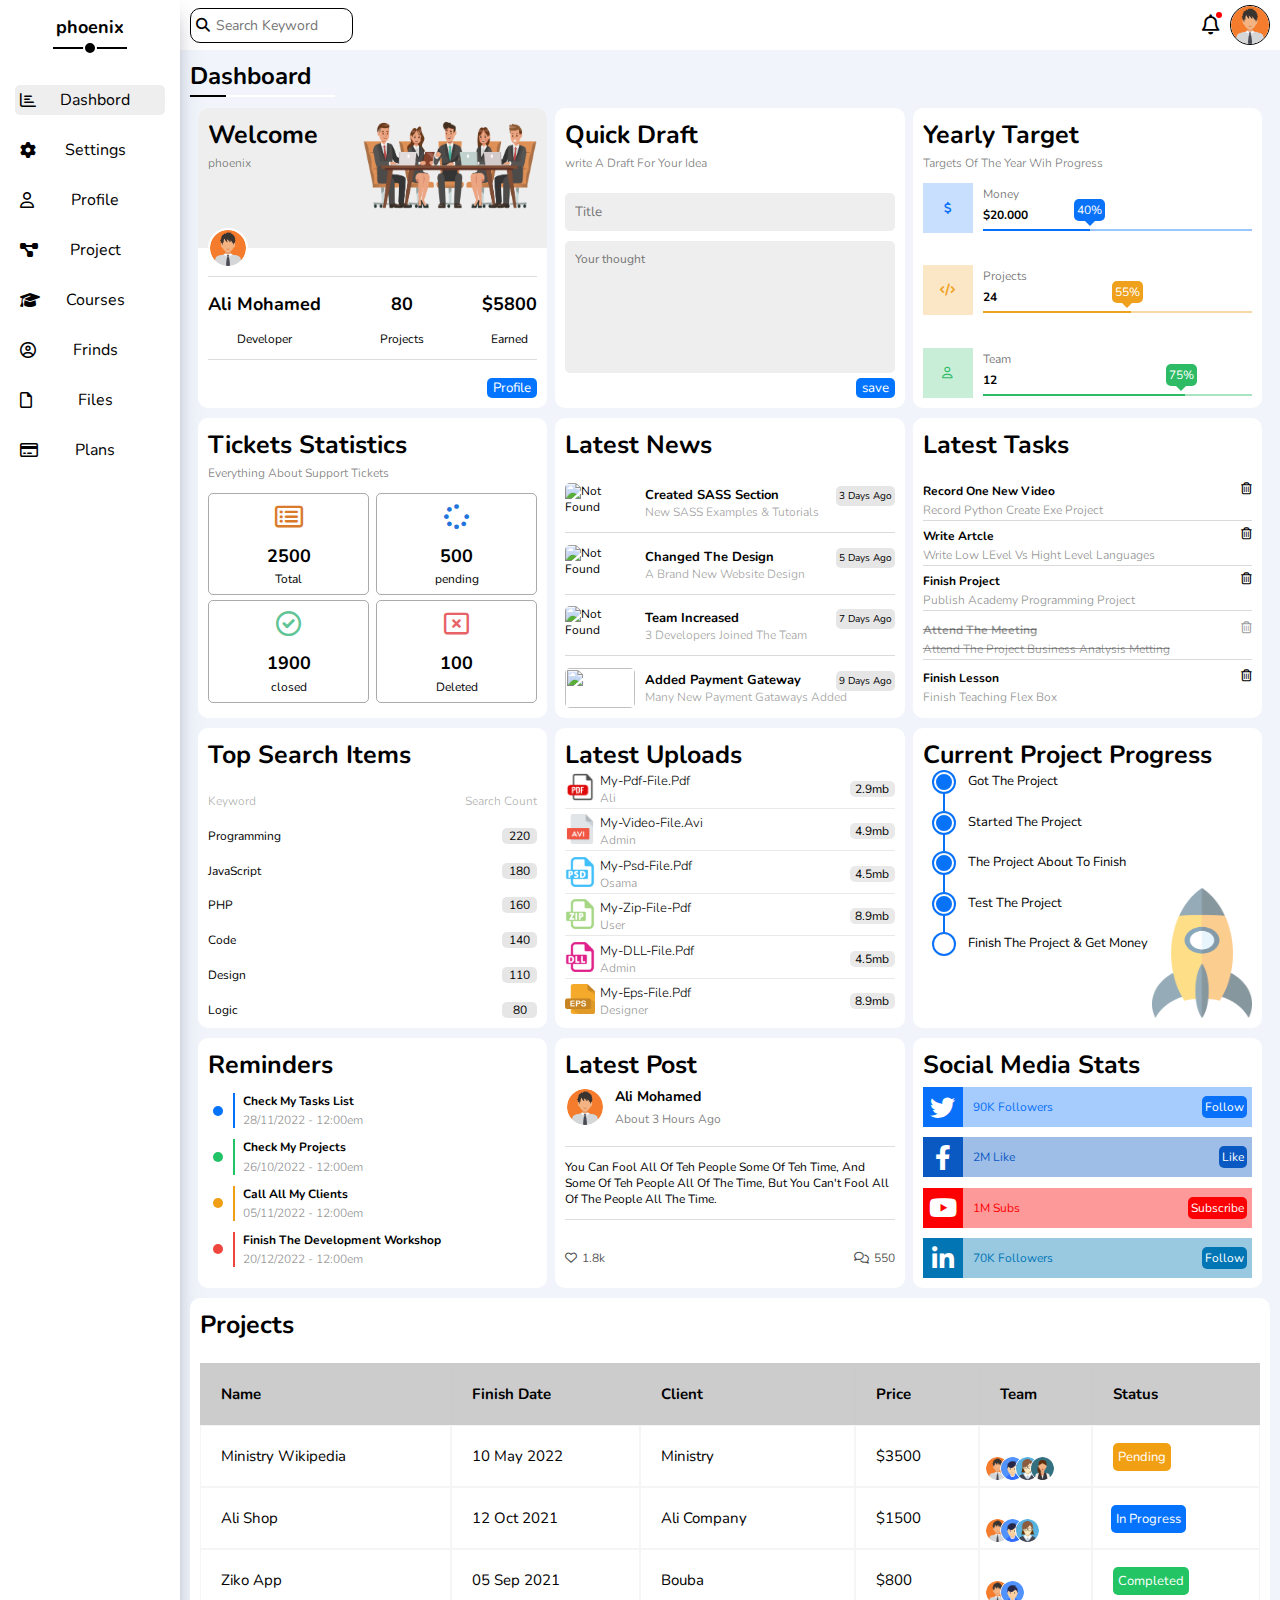
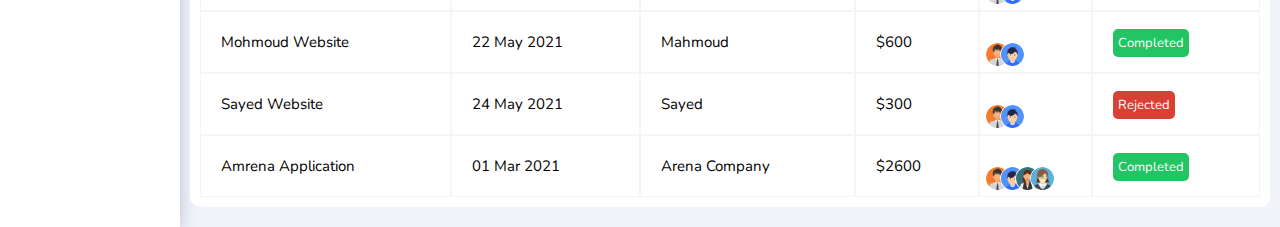
==== commit 9e6fde9e: "add new things" ====
--- a/index.html
+++ b/index.html
@@ -43,14 +43,14 @@
   <!-- End header -->
 
   <!-- Start aside -->
-  <aside>
+  <aside >
     <h2>phoenix</h2>
     <ul>
       <li>
 
         <a href="index.html">
           <i class="fa-regular fa-chart-bar active"></i>
-          <button class="active">Dashbord</button>
+          <span class="active">Dashbord</span>
         </a>
 
       </li>
@@ -58,55 +58,55 @@
 
         <a href="Settings.html">
           <i class="fa-solid fa-gear"></i>
-          <button>Settings</button>
+          <span>Settings</span>
         </a>
 
       </li>
       <li>
 
-        <a href="index.html">
+        <a href="Profile.html">
           <i class="fa-regular fa-user"></i>
-          <button>Profile</button>
+          <span>Profile</span>
         </a>
 
       </li>
       <li>
 
-        <a href="index.html">
+        <a href="Project.html">
           <i class="fa-solid fa-diagram-project"></i>
-          <button>Project</button>
+          <span>Project</span>
         </a>
 
       </li>
       <li>
 
-        <a href="index.html">
+        <a href="Courses.html">
           <i class="fa-solid fa-graduation-cap"></i>
-          <button>Courses</button>
+          <span>Courses</span>
         </a>
 
       </li>
       <li>
 
-        <a href="index.html">
+        <a href="Frinds.html">
           <i class="fa-regular fa-circle-user"></i>
-          <button>Frinds</button>
+          <span>Frinds</span>
         </a>
 
       </li>
       <li>
 
-        <a href="index.html">
+        <a href="Files.html">
           <i class="fa-regular fa-file"></i>
-          <button>Files</button>
+          <span>Files</span>
         </a>
 
       </li>
       <li>
 
-        <a href="index.html">
+        <a href="Plans.html">
           <i class="fa-regular fa-credit-card"></i>
-          <button>Plans</button>
+          <span>Plans</span>
         </a>
 
       </li>
@@ -121,7 +121,7 @@
     <h1>Dashboard</h1>
 
 
-    <div class="contact">
+    <div class="contant">
 
       <div class="box welcome">
 
--- a/css/main.css
+++ b/css/main.css
@@ -21,7 +21,7 @@
   grid-template-rows: auto 1fr;
   grid-template-areas:
     "aside header header header header header header"
-    "aside main main main main main main";
+    "aside main main main main main file";
   /* grid-gap: 3px; */
   overflow-y: scroll;
   transition: .5s;
@@ -29,11 +29,22 @@
 }
 /* global */
 
+.f-size-15 {
+  font-size: 15px;
+}
+
+.color-gray {
+  color: rgb(128, 128, 128);
+}
+
+.bg-gray {
+  background-color: rgba(128, 128, 128, 0.144);
+}
 
 .profile-img {
   width: 40px;
   height: 40px;
-  border: 1px solid #fff;
+  border: 2px solid #fff;
   border-radius: 50%;
 }
 
@@ -53,6 +64,14 @@
 
 .bg-color-green {
   background-color: #0274ff;
+}
+
+.c-black {
+  color: black;
+}
+
+.p-3px {
+  padding: 3px;
 }
 
 a {
@@ -76,6 +95,80 @@
   font-size: 12px;
 }
 
+
+.switch {
+  width: 100px;
+  height: 35px;
+  border-radius: 20px;
+  background-color: #0870f978;
+  padding: 3px;
+  display: flex;
+  align-items: center;
+  position: relative;
+}
+
+.switch input[type="checkbox"] {
+  position: absolute;
+  opacity: .5;
+  width: 30px;
+  height: 20px;
+  z-index: 3;
+  opacity: 0;
+}
+
+.switch input[type="checkbox"]:checked {
+  right: 3px;
+}
+
+.switch input[type="checkbox"]:checked+span {
+  z-index: -1;
+  opacity: 0;
+}
+
+.switch::before {
+  content: "\2713";
+  font-size: 25px;
+  color: #fff;
+  display: flex;
+  justify-content: center;
+  align-items: center;
+  position: absolute;
+  width: 32px;
+  height: 30px;
+  border-radius: 50%;
+  background-color: var(--twitter-bg);
+  right: 3px;
+}
+
+.switch span {
+  width: 100px;
+  height: 35px;
+  border-radius: 20px;
+  background-color: #34383e;
+  padding: 3px;
+  display: flex;
+  align-items: center;
+  position: absolute;
+  left: 0px;
+}
+
+
+.switch span::before {
+  content: "\2717";
+  font-size: 25px;
+  color: #fff;
+  display: flex;
+  justify-content: center;
+  align-items: center;
+  position: absolute;
+  width: 32px;
+  height: 30px;
+  border-radius: 50%;
+  background-color: #6a7a91fa;
+  left: 3px;
+  opacity: 1;
+}
+
 /* Start header */
 header {
   background-color: #fff;
@@ -196,25 +289,31 @@
 aside ul {
   padding: 0px;
   font-size: 16px;
+  display: flex;
+  flex-direction: column;
+  justify-content: space-evenly;
+  height: fit-content;
 }
 
 aside li {
   position: relative;
   display: flex;
-
-}
-
-aside button {
+  margin-bottom: 20px;
+}
+
+aside span {
   width: 150px;
   padding-left: 30px;
   border: 0px;
   height: 30px;
-  margin-bottom: 20px;
   border-radius: 5px;
   font-size: 16px;
   padding-right: 20px;
   cursor: pointer;
   background-color: #fff;
+  display: flex;
+  justify-content: center;
+  align-items: center;
 }
 
 .active {
@@ -223,8 +322,8 @@
 
 aside li i {
   position: absolute;
-  top: 30%;
-  transform: translateY(-55%);
+  top: 50%;
+  transform: translateY(-50%);
   left: 5px;
 }
 
@@ -257,13 +356,6 @@
 main {
   grid-area: main;
   padding: 10px;
-  display: grid;
-  grid-gap: 5px;
-  grid-template-columns: repeat(1 , auto);
-  grid-template-rows: auto 1fr;
-  grid-template-areas: 
-  "head head head"
-  "contact contact contact";
   overflow: hidden;
 }
 
@@ -271,6 +363,7 @@
   position: relative;
   width: fit-content;
   grid-area: head;
+  margin-top: 0px;
 }
 
 main h1::before {
@@ -279,7 +372,7 @@
   width: 120%;
   height: 2px;
   background-color: #fff;
-  bottom: 0px;
+  bottom: -5px;
 }
 
 main h1::after {
@@ -288,15 +381,15 @@
   width: 30%;
   height: 2px;
   background-color: #000;
-  bottom: 0px;
+  bottom: -5px;
   left: 0%;
 }
 
-.contact {
-  grid-area: contact;
+.contant {
+  grid-area: contant;
   display: flex;
   flex-direction: row;
-  justify-content: space-between;
+  justify-content: space-evenly;
   align-items: start;
   width: 100%;
   flex-wrap: wrap;
@@ -304,7 +397,7 @@
 
 .box {
   display: flex;
-  width: calc(98% /3);
+  width: calc(97% /3);
   height: 300px;
   background-color: #fff;
   padding: 10px;
@@ -329,11 +422,11 @@
   color: rgba(0, 0, 0, 0.479);
 }
 
-@media (min-width: 1000px) and (max-width: 1200px){
+/* @media (min-width: 1000px) and (max-width: 1200px){
   .box {
     min-width: calc(97% /2);
   }
-}
+} */
 
 @media (max-width: 1000px) {
   .box {
@@ -347,6 +440,7 @@
   .box {
     min-width: calc(100%);
   }
+
 }
 
 
